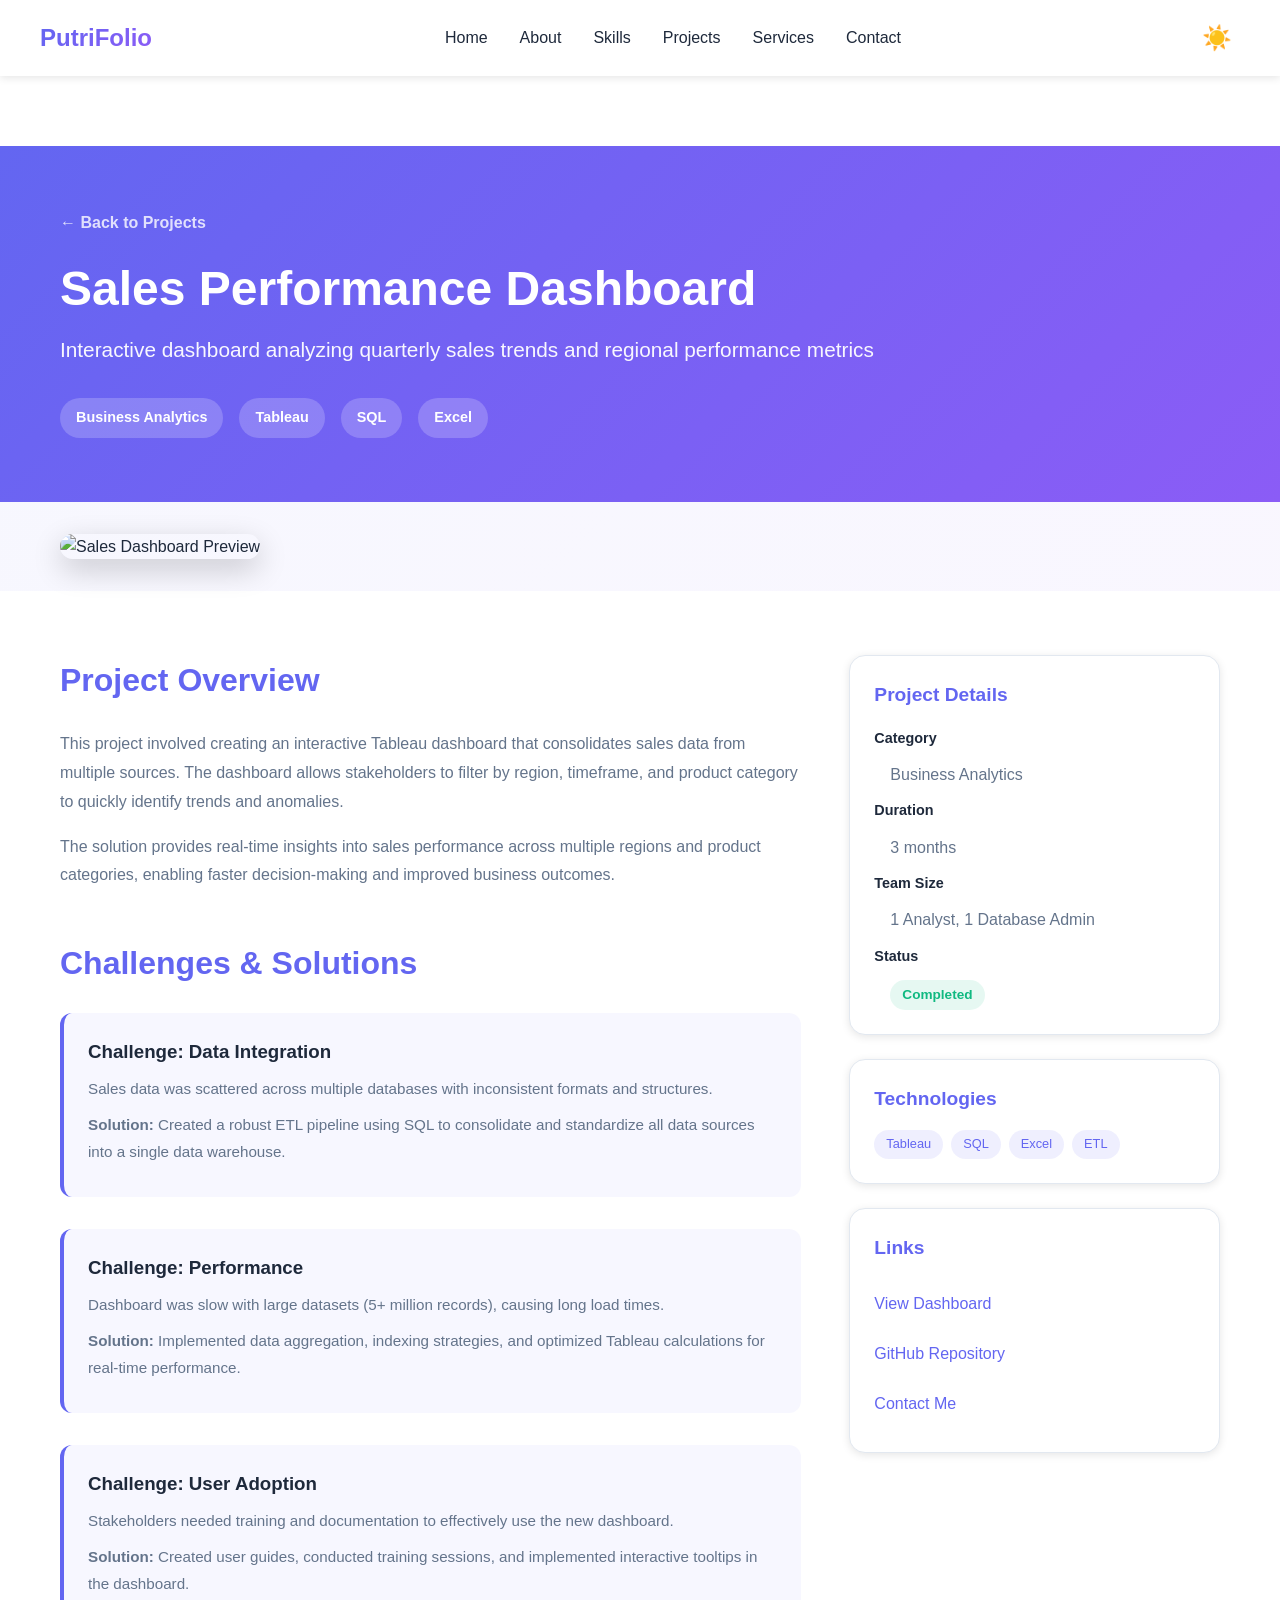
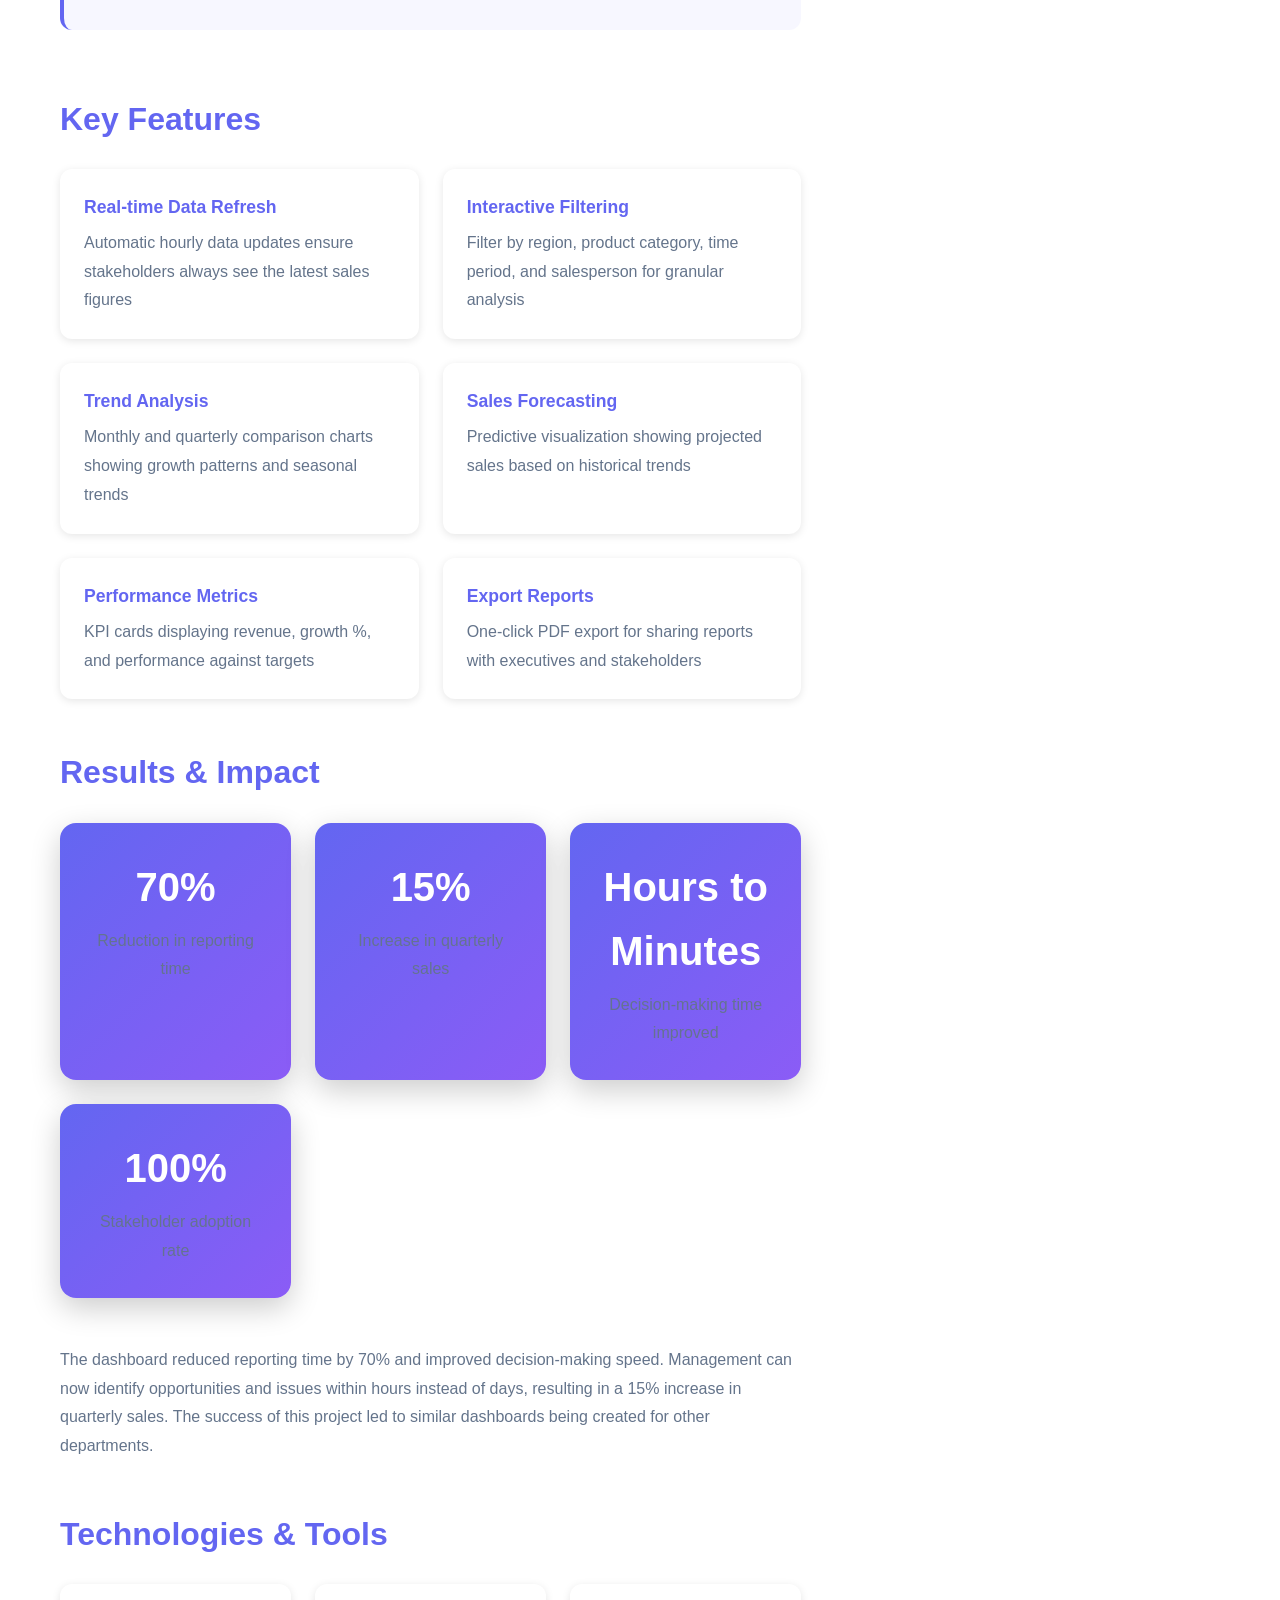
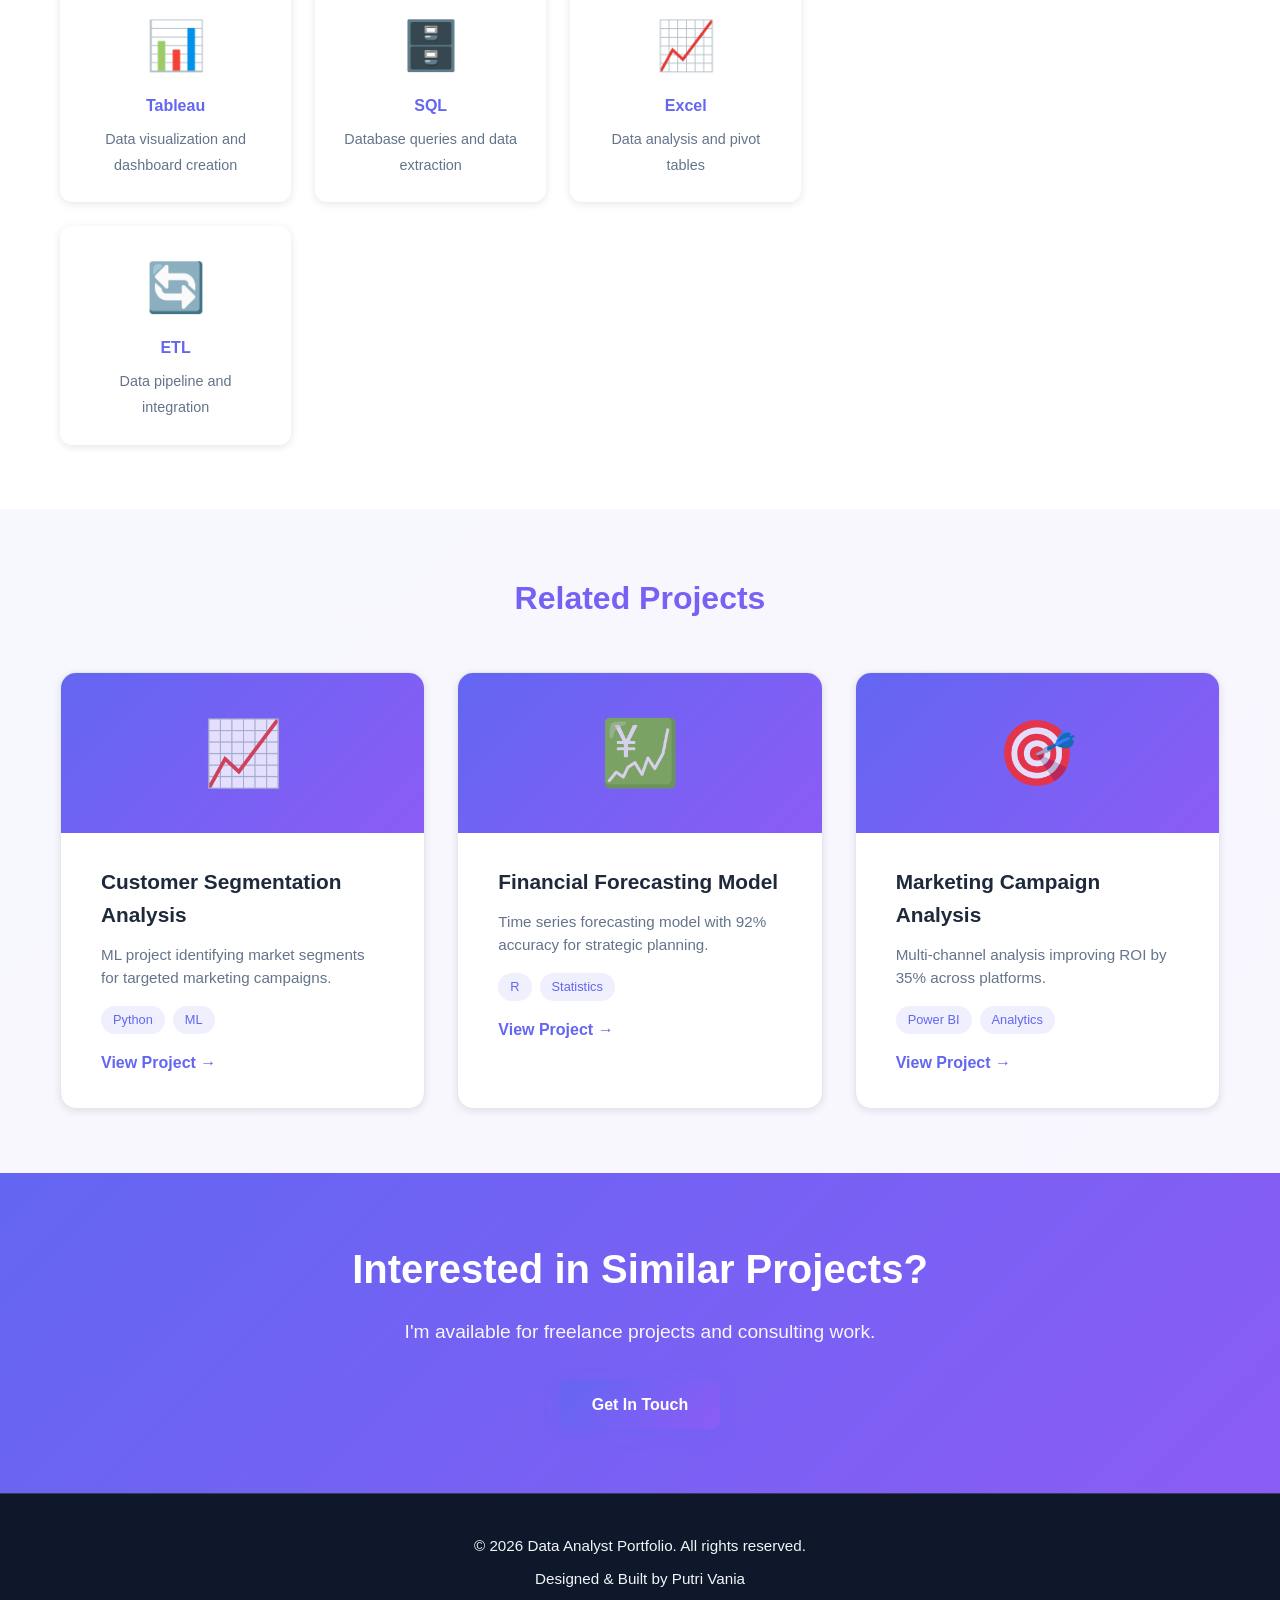
==== project-1.html @ 2837778d "first commit" ====
<!DOCTYPE html>
<html lang="en">
<head>
    <meta charset="UTF-8">
    <meta name="viewport" content="width=device-width, initial-scale=1.0">
    <meta name="description" content="Sales Performance Dashboard - Interactive Tableau dashboard project">
    <title>Sales Performance Dashboard | Data Analyst Portfolio</title>
    <link rel="stylesheet" href="styles.css">
</head>
<body>
    <!-- Navigation -->
    <nav class="navbar">
        <div class="container nav-container">
            <div class="logo">
                <a href="index.html">PutriFolio</a>
            </div>
            <ul class="nav-menu">
                <li><a href="index.html#home" class="nav-link">Home</a></li>
                <li><a href="index.html#about" class="nav-link">About</a></li>
                <li><a href="index.html#skills" class="nav-link">Skills</a></li>
                <li><a href="index.html#projects" class="nav-link">Projects</a></li>
                <li><a href="index.html#services" class="nav-link">Services</a></li>
                <li><a href="index.html#contact" class="nav-link">Contact</a></li>
            </ul>
            <div class="nav-buttons">
                <button class="theme-toggle" id="themeToggle" aria-label="Toggle theme">
                    <span class="sun-icon">☀️</span>
                    <span class="moon-icon">🌙</span>
                </button>
                <button class="hamburger" id="hamburger">
                    <span></span>
                    <span></span>
                    <span></span>
                </button>
            </div>
        </div>
    </nav>

    <!-- Project Hero -->
    <section class="project-hero">
        <div class="container">
            <a href="index.html#projects" class="back-link">← Back to Projects</a>
            <h1>Sales Performance Dashboard</h1>
            <p class="project-subtitle">Interactive dashboard analyzing quarterly sales trends and regional performance metrics</p>
            <div class="project-meta">
                <span class="meta-tag">Business Analytics</span>
                <span class="meta-tag">Tableau</span>
                <span class="meta-tag">SQL</span>
                <span class="meta-tag">Excel</span>
            </div>
        </div>
    </section>

    <!-- Project Image -->
    <section class="project-image-section">
        <div class="container">
            <img src="https://images.unsplash.com/photo-1551288049-bebda4e38f71?w=1000&h=500&fit=crop" alt="Sales Dashboard Preview" class="project-feature-image">
        </div>
    </section>

    <!-- Project Content -->
    <section class="project-content">
        <div class="container">
            <div class="project-grid">
                <!-- Main Content -->
                <div class="project-main">
                    <!-- Overview -->
                    <div class="project-section">
                        <h2>Project Overview</h2>
                        <p>This project involved creating an interactive Tableau dashboard that consolidates sales data from multiple sources. The dashboard allows stakeholders to filter by region, timeframe, and product category to quickly identify trends and anomalies.</p>
                        <p>The solution provides real-time insights into sales performance across multiple regions and product categories, enabling faster decision-making and improved business outcomes.</p>
                    </div>

                    <!-- Challenges -->
                    <div class="project-section">
                        <h2>Challenges & Solutions</h2>
                        <div class="challenge-item">
                            <h3>Challenge: Data Integration</h3>
                            <p>Sales data was scattered across multiple databases with inconsistent formats and structures.</p>
                            <p><strong>Solution:</strong> Created a robust ETL pipeline using SQL to consolidate and standardize all data sources into a single data warehouse.</p>
                        </div>
                        <div class="challenge-item">
                            <h3>Challenge: Performance</h3>
                            <p>Dashboard was slow with large datasets (5+ million records), causing long load times.</p>
                            <p><strong>Solution:</strong> Implemented data aggregation, indexing strategies, and optimized Tableau calculations for real-time performance.</p>
                        </div>
                        <div class="challenge-item">
                            <h3>Challenge: User Adoption</h3>
                            <p>Stakeholders needed training and documentation to effectively use the new dashboard.</p>
                            <p><strong>Solution:</strong> Created user guides, conducted training sessions, and implemented interactive tooltips in the dashboard.</p>
                        </div>
                    </div>

                    <!-- Key Features -->
                    <div class="project-section">
                        <h2>Key Features</h2>
                        <ul class="features-detailed">
                            <li>
                                <strong>Real-time Data Refresh</strong>
                                <p>Automatic hourly data updates ensure stakeholders always see the latest sales figures</p>
                            </li>
                            <li>
                                <strong>Interactive Filtering</strong>
                                <p>Filter by region, product category, time period, and salesperson for granular analysis</p>
                            </li>
                            <li>
                                <strong>Trend Analysis</strong>
                                <p>Monthly and quarterly comparison charts showing growth patterns and seasonal trends</p>
                            </li>
                            <li>
                                <strong>Sales Forecasting</strong>
                                <p>Predictive visualization showing projected sales based on historical trends</p>
                            </li>
                            <li>
                                <strong>Performance Metrics</strong>
                                <p>KPI cards displaying revenue, growth %, and performance against targets</p>
                            </li>
                            <li>
                                <strong>Export Reports</strong>
                                <p>One-click PDF export for sharing reports with executives and stakeholders</p>
                            </li>
                        </ul>
                    </div>

                    <!-- Results -->
                    <div class="project-section">
                        <h2>Results & Impact</h2>
                        <div class="results-grid">
                            <div class="result-card">
                                <h3>70%</h3>
                                <p>Reduction in reporting time</p>
                            </div>
                            <div class="result-card">
                                <h3>15%</h3>
                                <p>Increase in quarterly sales</p>
                            </div>
                            <div class="result-card">
                                <h3>Hours to Minutes</h3>
                                <p>Decision-making time improved</p>
                            </div>
                            <div class="result-card">
                                <h3>100%</h3>
                                <p>Stakeholder adoption rate</p>
                            </div>
                        </div>
                        <p>The dashboard reduced reporting time by 70% and improved decision-making speed. Management can now identify opportunities and issues within hours instead of days, resulting in a 15% increase in quarterly sales. The success of this project led to similar dashboards being created for other departments.</p>
                    </div>

                    <!-- Technologies -->
                    <div class="project-section">
                        <h2>Technologies & Tools</h2>
                        <div class="tech-grid">
                            <div class="tech-card">
                                <span class="tech-icon">📊</span>
                                <h4>Tableau</h4>
                                <p>Data visualization and dashboard creation</p>
                            </div>
                            <div class="tech-card">
                                <span class="tech-icon">🗄️</span>
                                <h4>SQL</h4>
                                <p>Database queries and data extraction</p>
                            </div>
                            <div class="tech-card">
                                <span class="tech-icon">📈</span>
                                <h4>Excel</h4>
                                <p>Data analysis and pivot tables</p>
                            </div>
                            <div class="tech-card">
                                <span class="tech-icon">🔄</span>
                                <h4>ETL</h4>
                                <p>Data pipeline and integration</p>
                            </div>
                        </div>
                    </div>
                </div>

                <!-- Sidebar -->
                <aside class="project-sidebar">
                    <div class="sidebar-card">
                        <h3>Project Details</h3>
                        <dl>
                            <dt>Category</dt>
                            <dd>Business Analytics</dd>
                            <dt>Duration</dt>
                            <dd>3 months</dd>
                            <dt>Team Size</dt>
                            <dd>1 Analyst, 1 Database Admin</dd>
                            <dt>Status</dt>
                            <dd><span class="status-badge completed">Completed</span></dd>
                        </dl>
                    </div>

                    <div class="sidebar-card">
                        <h3>Technologies</h3>
                        <div class="tag-list">
                            <span class="tag">Tableau</span>
                            <span class="tag">SQL</span>
                            <span class="tag">Excel</span>
                            <span class="tag">ETL</span>
                        </div>
                    </div>

                    <div class="sidebar-card">
                        <h3>Links</h3>
                        <a href="#" class="sidebar-link" target="_blank">View Dashboard</a>
                        <a href="https://github.com" class="sidebar-link" target="_blank">GitHub Repository</a>
                        <a href="#contact" class="sidebar-link">Contact Me</a>
                    </div>
                </aside>
            </div>
        </div>
    </section>

    <!-- Related Projects -->
    <section class="related-projects">
        <div class="container">
            <h2>Related Projects</h2>
            <div class="projects-grid">
                <div class="project-card">
                    <div class="project-image">
                        <div class="placeholder-image">📈</div>
                    </div>
                    <div class="project-content">
                        <h3>Customer Segmentation Analysis</h3>
                        <p>ML project identifying market segments for targeted marketing campaigns.</p>
                        <div class="project-tags">
                            <span class="tag">Python</span>
                            <span class="tag">ML</span>
                        </div>
                        <a href="project-2.html" class="project-link">View Project →</a>
                    </div>
                </div>

                <div class="project-card">
                    <div class="project-image">
                        <div class="placeholder-image">💹</div>
                    </div>
                    <div class="project-content">
                        <h3>Financial Forecasting Model</h3>
                        <p>Time series forecasting model with 92% accuracy for strategic planning.</p>
                        <div class="project-tags">
                            <span class="tag">R</span>
                            <span class="tag">Statistics</span>
                        </div>
                        <a href="project-3.html" class="project-link">View Project →</a>
                    </div>
                </div>

                <div class="project-card">
                    <div class="project-image">
                        <div class="placeholder-image">🎯</div>
                    </div>
                    <div class="project-content">
                        <h3>Marketing Campaign Analysis</h3>
                        <p>Multi-channel analysis improving ROI by 35% across platforms.</p>
                        <div class="project-tags">
                            <span class="tag">Power BI</span>
                            <span class="tag">Analytics</span>
                        </div>
                        <a href="project-4.html" class="project-link">View Project →</a>
                    </div>
                </div>
            </div>
        </div>
    </section>

    <!-- CTA Section -->
    <section class="project-cta">
        <div class="container">
            <h2>Interested in Similar Projects?</h2>
            <p>I'm available for freelance projects and consulting work.</p>
            <a href="index.html#contact" class="btn btn-primary">Get In Touch</a>
        </div>
    </section>

    <!-- Footer -->
    <footer class="footer">
        <div class="container">
            <p>&copy; 2026 Data Analyst Portfolio. All rights reserved.</p>
            <p>Designed & Built by Putri Vania</p>
        </div>
    </footer>

    <script src="script.js"></script>
</body>
</html>
---- styles.css ----
/* ==================== CSS Reset & Variables ==================== */
:root {
    --primary-color: #6366f1;
    --secondary-color: #8b5cf6;
    --accent-color: #ec4899;
    --dark-bg: #0f172a;
    --light-bg: #ffffff;
    --dark-text: #1e293b;
    --light-text: #f1f5f9;
    --border-color: #e2e8f0;
    --dark-border: #334155;
    --success-color: #10b981;
    --warning-color: #f59e0b;
    --danger-color: #ef4444;
    
    --transition: all 0.3s ease;
    --shadow: 0 10px 30px rgba(0, 0, 0, 0.2);
    --shadow-sm: 0 2px 8px rgba(0, 0, 0, 0.1);
    
    font-family: 'Segoe UI', Tahoma, Geneva, Verdana, sans-serif;
}

* {
    margin: 0;
    padding: 0;
    box-sizing: border-box;
}

html {
    scroll-behavior: smooth;
}

body {
    background-color: var(--light-bg);
    color: var(--dark-text);
    line-height: 1.6;
    overflow-x: hidden;
    transition: background-color 0.3s, color 0.3s;
}

body.dark-mode {
    background-color: var(--dark-bg);
    color: var(--light-text);
}

/* ==================== Container & Utility Classes ==================== */
.container {
    max-width: 1200px;
    margin: 0 auto;
    padding: 0 20px;
}

.section-title {
    font-size: 2.5rem;
    font-weight: 700;
    text-align: center;
    margin-bottom: 3rem;
    background: linear-gradient(135deg, var(--primary-color), var(--secondary-color));
    -webkit-background-clip: text;
    -webkit-text-fill-color: transparent;
    background-clip: text;
}

/* ==================== Navigation Bar ==================== */
.navbar {
    position: sticky;
    top: 0;
    z-index: 100;
    background-color: var(--light-bg);
    box-shadow: var(--shadow-sm);
    transition: var(--transition);
}

body.dark-mode .navbar {
    background-color: var(--dark-bg);
    border-bottom: 1px solid var(--dark-border);
}

.nav-container {
    display: flex;
    justify-content: space-between;
    align-items: center;
    padding: 1rem 0;
}

.logo a {
    font-size: 1.5rem;
    font-weight: 700;
    background: linear-gradient(135deg, var(--primary-color), var(--secondary-color));
    -webkit-background-clip: text;
    -webkit-text-fill-color: transparent;
    background-clip: text;
    text-decoration: none;
    transition: var(--transition);
}

.logo a:hover {
    transform: scale(1.1);
}

.nav-menu {
    display: flex;
    list-style: none;
    gap: 2rem;
}

.nav-link {
    text-decoration: none;
    color: var(--dark-text);
    font-weight: 500;
    position: relative;
    transition: var(--transition);
}

body.dark-mode .nav-link {
    color: var(--light-text);
}

.nav-link::after {
    content: '';
    position: absolute;
    bottom: -5px;
    left: 0;
    width: 0;
    height: 2px;
    background: linear-gradient(135deg, var(--primary-color), var(--secondary-color));
    transition: var(--transition);
}

.nav-link:hover::after {
    width: 100%;
}

.nav-buttons {
    display: flex;
    align-items: center;
    gap: 1rem;
}

.theme-toggle {
    background: none;
    border: none;
    font-size: 1.5rem;
    cursor: pointer;
    padding: 0.5rem;
    display: flex;
    align-items: center;
    justify-content: center;
    transition: var(--transition);
}

.theme-toggle:hover {
    transform: rotate(20deg);
}

.moon-icon {
    display: none;
}

body.dark-mode .sun-icon {
    display: none;
}

body.dark-mode .moon-icon {
    display: inline;
}

.hamburger {
    display: none;
    flex-direction: column;
    background: none;
    border: none;
    cursor: pointer;
    gap: 0.4rem;
}

.hamburger span {
    width: 25px;
    height: 3px;
    background-color: var(--dark-text);
    border-radius: 2px;
    transition: var(--transition);
}

body.dark-mode .hamburger span {
    background-color: var(--light-text);
}

.hamburger.active span:nth-child(1) {
    transform: rotate(45deg) translate(10px, 10px);
}

.hamburger.active span:nth-child(2) {
    opacity: 0;
}

.hamburger.active span:nth-child(3) {
    transform: rotate(-45deg) translate(7px, -7px);
}

/* ==================== Buttons ==================== */
.btn {
    padding: 0.75rem 2rem;
    font-size: 1rem;
    font-weight: 600;
    border: none;
    border-radius: 0.5rem;
    cursor: pointer;
    text-decoration: none;
    display: inline-block;
    transition: var(--transition);
    text-align: center;
}

.btn-primary {
    background: linear-gradient(135deg, var(--primary-color), var(--secondary-color));
    color: white;
    box-shadow: 0 4px 15px rgba(99, 102, 241, 0.4);
}

.btn-primary:hover {
    transform: translateY(-2px);
    box-shadow: 0 6px 20px rgba(99, 102, 241, 0.6);
}

.btn-secondary {
    background: transparent;
    color: var(--primary-color);
    border: 2px solid var(--primary-color);
}

body.dark-mode .btn-secondary {
    color: var(--primary-color);
}

.btn-secondary:hover {
    background-color: var(--primary-color);
    color: white;
}

/* ==================== Hero Section ==================== */
.hero {
    padding: 6rem 0;
    background: linear-gradient(135deg, rgba(99, 102, 241, 0.1), rgba(139, 92, 246, 0.1));
    min-height: calc(100vh - 70px);
    display: flex;
    align-items: center;
    position: relative;
    overflow: hidden;
}

.hero .container {
    display: grid;
    grid-template-columns: 1fr 1fr;
    gap: 3rem;
    align-items: center;
}

.hero-content {
    animation: slideInLeft 0.8s ease-out;
}

.hero-title {
    font-size: 3rem;
    font-weight: 700;
    margin-bottom: 1rem;
    line-height: 1.2;
    color: var(--dark-text);
}

body.dark-mode .hero-title {
    color: var(--light-text);
}

.hero-subtitle {
    font-size: 1.5rem;
    color: var(--secondary-color);
    margin-bottom: 1rem;
    font-weight: 600;
}

.hero-description {
    font-size: 1.1rem;
    color: #64748b;
    margin-bottom: 2rem;
    line-height: 1.8;
}

body.dark-mode .hero-description {
    color: #cbd5e1;
}

.hero-buttons {
    display: flex;
    gap: 1rem;
    flex-wrap: wrap;
}

.hero-illustration {
    animation: slideInRight 0.8s ease-out;
    display: flex;
    justify-content: center;
    align-items: center;
}

.chart-animation {
    display: flex;
    align-items: flex-end;
    justify-content: center;
    gap: 1.5rem;
    height: 250px;
}

.bar {
    width: 50px;
    background: linear-gradient(135deg, var(--primary-color), var(--secondary-color));
    border-radius: 0.5rem 0.5rem 0 0;
    opacity: 0.8;
    animation: barAnimation 1.5s ease-in-out infinite;
}

.bar-1 {
    height: 80px;
    animation-delay: 0s;
}

.bar-2 {
    height: 140px;
    animation-delay: 0.2s;
}

.bar-3 {
    height: 100px;
    animation-delay: 0.4s;
}

@keyframes barAnimation {
    0%, 100% { height: var(--current-height); }
    50% { height: calc(var(--current-height) * 1.2); }
}

/* ==================== About Section ==================== */
.about {
    padding: 5rem 0;
    background-color: var(--light-bg);
}

body.dark-mode .about {
    background-color: var(--dark-bg);
}

.about-content {
    display: grid;
    grid-template-columns: 1fr 1fr;
    gap: 3rem;
    align-items: center;
}

.about-text p {
    margin-bottom: 1rem;
    font-size: 1.1rem;
    line-height: 1.8;
    color: #64748b;
}

body.dark-mode .about-text p {
    color: #cbd5e1;
}

.about-list {
    list-style: none;
    margin-top: 2rem;
}

.about-list li {
    padding: 0.5rem 0;
    font-size: 1rem;
    display: flex;
    align-items: center;
}

.about-stats {
    display: grid;
    grid-template-columns: 1fr 1fr;
    gap: 1.5rem;
}

.stat-card {
    background: linear-gradient(135deg, var(--primary-color), var(--secondary-color));
    color: white;
    padding: 2rem;
    border-radius: 1rem;
    text-align: center;
    transition: var(--transition);
}

.stat-card:hover {
    transform: translateY(-5px);
    box-shadow: var(--shadow);
}

.stat-card h3 {
    font-size: 2.5rem;
    margin-bottom: 0.5rem;
}

.stat-card p {
    font-size: 0.9rem;
    opacity: 0.9;
}

/* ==================== Skills Section ==================== */
.skills {
    padding: 5rem 0;
    background: linear-gradient(135deg, rgba(99, 102, 241, 0.05), rgba(139, 92, 246, 0.05));
}

.skills-grid {
    display: grid;
    grid-template-columns: repeat(auto-fit, minmax(280px, 1fr));
    gap: 2rem;
}

.skill-category {
    background-color: var(--light-bg);
    padding: 2.5rem;
    border-radius: 1rem;
    box-shadow: var(--shadow-sm);
    transition: var(--transition);
}

body.dark-mode .skill-category {
    background-color: #1e293b;
    border: 1px solid var(--dark-border);
}

.skill-category:hover {
    transform: translateY(-5px);
    box-shadow: var(--shadow);
}

.skill-category h3 {
    font-size: 1.3rem;
    margin-bottom: 2rem;
    color: var(--primary-color);
}

.skill-items {
    display: flex;
    flex-direction: column;
    gap: 2rem;
}

.skill-item {
    display: flex;
    flex-direction: column;
    gap: 0.7rem;
}

.skill-name {
    font-weight: 600;
    font-size: 0.95rem;
}

.skill-bar {
    height: 12px;
    background-color: #e2e8f0;
    border-radius: 4px;
    overflow: hidden;
}

body.dark-mode .skill-bar {
    background-color: #334155;
}

.skill-progress {
    height: 100%;
    background: linear-gradient(90deg, var(--primary-color), var(--secondary-color));
    border-radius: 4px;
    animation: skillFill 1s ease-out forwards;
}

@keyframes skillFill {
    from {
        width: 0 !important;
    }
}

/* ==================== Projects Section ==================== */
.projects {
    padding: 5rem 0;
    background-color: var(--light-bg);
}

body.dark-mode .projects {
    background-color: var(--dark-bg);
}

.projects-grid {
    display: grid;
    grid-template-columns: repeat(auto-fit, minmax(350px, 1fr));
    gap: 2rem;
}

.project-card {
    background-color: var(--light-bg);
    border: 1px solid var(--border-color);
    border-radius: 1rem;
    overflow: hidden;
    transition: var(--transition);
    box-shadow: var(--shadow-sm);
}

body.dark-mode .project-card {
    background-color: #1e293b;
    border-color: var(--dark-border);
}

.project-card:hover {
    transform: translateY(-10px);
    box-shadow: var(--shadow);
}

.project-image {
    height: 160px;
    background: linear-gradient(135deg, var(--primary-color), var(--secondary-color));
    display: flex;
    align-items: center;
    justify-content: center;
    overflow: hidden;
}

.placeholder-image {
    font-size: 4rem;
    opacity: 0.8;
    animation: float 3s ease-in-out infinite;
}

@keyframes float {
    0%, 100% { transform: translateY(0px); }
    50% { transform: translateY(-10px); }
}

.project-card .project-content {
    padding: 2rem 2.5rem;
}

.project-card .project-content h3 {
    font-size: 1.3rem;
    margin-bottom: 0.8rem;
    color: var(--dark-text);
}

body.dark-mode .project-card .project-content h3 {
    color: var(--light-text);
}

.project-card .project-content p {
    color: #64748b;
    margin-bottom: 1rem;
    font-size: 0.95rem;
    line-height: 1.5;
}

body.dark-mode .project-card .project-content p {
    color: #cbd5e1;
}

.project-tags {
    display: flex;
    flex-wrap: wrap;
    gap: 0.5rem;
    margin-bottom: 1rem;
}

.tag {
    background-color: rgba(99, 102, 241, 0.1);
    color: var(--primary-color);
    padding: 0.25rem 0.75rem;
    border-radius: 1rem;
    font-size: 0.8rem;
    font-weight: 500;
}

body.dark-mode .tag {
    background-color: rgba(99, 102, 241, 0.2);
}

.project-link {
    color: var(--primary-color);
    text-decoration: none;
    font-weight: 600;
    transition: var(--transition);
    display: inline-flex;
    align-items: center;
    gap: 0.5rem;
}

.project-link:hover {
    color: var(--secondary-color);
    transform: translateX(5px);
}

/* ==================== Services Section ==================== */
.services {
    padding: 5rem 0;
    background: linear-gradient(135deg, rgba(99, 102, 241, 0.05), rgba(139, 92, 246, 0.05));
}

.services-grid {
    display: grid;
    grid-template-columns: repeat(auto-fit, minmax(300px, 1fr));
    gap: 2rem;
}

.service-card {
    background-color: var(--light-bg);
    padding: 2rem;
    border-radius: 1rem;
    text-align: center;
    transition: var(--transition);
    border: 1px solid var(--border-color);
}

body.dark-mode .service-card {
    background-color: #1e293b;
    border-color: var(--dark-border);
}

.service-card:hover {
    transform: translateY(-10px) scale(1.02);
    box-shadow: var(--shadow);
    border-color: var(--primary-color);
}

.service-icon {
    font-size: 3rem;
    margin-bottom: 1rem;
    display: inline-block;
}

.service-card h3 {
    font-size: 1.3rem;
    margin-bottom: 1rem;
    color: var(--dark-text);
}

body.dark-mode .service-card h3 {
    color: var(--light-text);
}

.service-card p {
    color: #64748b;
    line-height: 1.6;
    font-size: 0.95rem;
}

body.dark-mode .service-card p {
    color: #cbd5e1;
}

/* ==================== Contact Section ==================== */
.contact {
    padding: 5rem 0;
    background-color: var(--light-bg);
}

body.dark-mode .contact {
    background-color: var(--dark-bg);
}

.contact-content {
    display: grid;
    grid-template-columns: 2fr 1fr;
    gap: 3rem;
}

.contact-form-wrapper {
    background-color: var(--light-bg);
    padding: 2rem;
    border-radius: 1rem;
    border: 1px solid var(--border-color);
}

body.dark-mode .contact-form-wrapper {
    background-color: #1e293b;
    border-color: var(--dark-border);
}

.form-group {
    margin-bottom: 1.5rem;
}

.contact-form input,
.contact-form textarea {
    width: 100%;
    padding: 0.75rem;
    border: 1px solid var(--border-color);
    border-radius: 0.5rem;
    font-size: 1rem;
    font-family: inherit;
    transition: var(--transition);
    background-color: var(--light-bg);
    color: var(--dark-text);
}

body.dark-mode .contact-form input,
body.dark-mode .contact-form textarea {
    background-color: #0f172a;
    border-color: var(--dark-border);
    color: var(--light-text);
}

.contact-form input:focus,
.contact-form textarea:focus {
    outline: none;
    border-color: var(--primary-color);
    box-shadow: 0 0 0 3px rgba(99, 102, 241, 0.1);
}

.form-message {
    margin-top: 1rem;
    padding: 1rem;
    border-radius: 0.5rem;
    text-align: center;
    display: none;
}

.form-message.success {
    display: block;
    background-color: #d1fae5;
    color: #065f46;
    border: 1px solid #6ee7b7;
}

.form-message.error {
    display: block;
    background-color: #fee2e2;
    color: #7f1d1d;
    border: 1px solid #fca5a5;
}

body.dark-mode .form-message.success {
    background-color: rgba(16, 185, 129, 0.1);
    color: #86efac;
}

body.dark-mode .form-message.error {
    background-color: rgba(239, 68, 68, 0.1);
    color: #fca5a5;
}

.contact-info {
    background: linear-gradient(135deg, #312e81, #4338ca);
    padding: 2rem;
    border-radius: 1rem;
    color: #f8fafc;
}

.contact-info h3 {
    font-size: 1.5rem;
    margin-bottom: 2rem;
}

.contact-info p,
.contact-info a {
    color: #f8fafc;
}

.contact-info a {
    text-decoration: underline;
}

.info-item {
    display: flex;
    align-items: flex-start;
    gap: 1rem;
    margin-bottom: 1.5rem;
}

.info-icon {
    font-size: 1.5rem;
    min-width: 2rem;
}

.info-item p {
    margin: 0;
}

.info-item a {
    color: white;
    text-decoration: none;
    transition: var(--transition);
    font-weight: 500;
}

.info-item a:hover {
    opacity: 0.8;
    text-decoration: underline;
}

.social-links {
    margin-top: 2rem;
    padding-top: 2rem;
    border-top: 1px solid rgba(255, 255, 255, 0.2);
}

.social-links h4 {
    margin-bottom: 1rem;
}

.social-icons {
    display: flex;
    gap: 1rem;
}

.social-icon {
    font-size: 1.5rem;
    text-decoration: none;
    transition: var(--transition);
    display: flex;
    align-items: center;
    justify-content: center;
    width: 45px;
    height: 45px;
    background: rgba(255, 255, 255, 0.2);
    border-radius: 50%;
}

.social-icon:hover {
    background: rgba(255, 255, 255, 0.3);
    transform: translateY(-3px);
}

/* ==================== Footer ==================== */
.footer {
    background-color: var(--dark-bg);
    color: var(--light-text);
    padding: 2rem 0;
    text-align: center;
    border-top: 1px solid var(--dark-border);
}

.footer p {
    margin: 0.5rem 0;
    font-size: 0.95rem;
}

.heart {
    animation: heartbeat 1.5s ease-in-out infinite;
}

@keyframes heartbeat {
    0%, 100% { transform: scale(1); }
    50% { transform: scale(1.2); }
}

/* ==================== Animations ==================== */
@keyframes slideInLeft {
    from {
        opacity: 0;
        transform: translateX(-30px);
    }
    to {
        opacity: 1;
        transform: translateX(0);
    }
}

@keyframes slideInRight {
    from {
        opacity: 0;
        transform: translateX(30px);
    }
    to {
        opacity: 1;
        transform: translateX(0);
    }
}

/* ==================== Responsive Design ==================== */
@media (max-width: 768px) {
    .nav-menu {
        position: fixed;
        left: -100%;
        top: 70px;
        flex-direction: column;
        background-color: var(--light-bg);
        width: 100%;
        text-align: center;
        transition: 0.3s;
        padding: 2rem 0;
        gap: 0;
    }

    body.dark-mode .nav-menu {
        background-color: var(--dark-bg);
    }

    .nav-menu.active {
        left: 0;
    }

    .nav-menu li {
        padding: 1rem 0;
    }

    .hamburger {
        display: flex;
    }

    .hero {
        padding: 4rem 0;
        min-height: auto;
    }

    .hero .container {
        grid-template-columns: 1fr;
        gap: 2rem;
    }

    .hero-title {
        font-size: 2rem;
    }

    .hero-subtitle {
        font-size: 1.2rem;
    }

    .hero-buttons {
        flex-direction: column;
    }

    .hero-buttons .btn {
        width: 100%;
    }

    .about-content {
        grid-template-columns: 1fr;
    }

    .about-stats {
        grid-template-columns: 1fr 1fr;
    }

    .contact-content {
        grid-template-columns: 1fr;
    }

    .section-title {
        font-size: 2rem;
    }

    .hero-illustration {
        margin-top: 2rem;
    }

    .modal-content {
        width: 90%;
        max-height: 90vh;
    }

    .modal-header {
        height: 250px;
    }

    .modal-placeholder {
        font-size: 5rem;
    }

    .modal-body {
        padding: 2rem;
    }

    .modal-section h3 {
        font-size: 1.2rem;
    }
}

@media (max-width: 480px) {
    .hero-title {
        font-size: 1.5rem;
    }

    .hero-subtitle {
        font-size: 1rem;
    }

    .section-title {
        font-size: 1.5rem;
        margin-bottom: 2rem;
    }

    .projects-grid {
        grid-template-columns: 1fr;
    }

    .services-grid {
        grid-template-columns: 1fr;
    }

    .skills-grid {
        grid-template-columns: 1fr;
    }

    .stat-card {
        padding: 1.5rem;
    }

    .stat-card h3 {
        font-size: 2rem;
    }

    .chart-animation {
        height: 150px;
    }

    .bar {
        width: 35px;
    }

    .nav-menu {
        top: 60px;
    }

    .contact-form input,
    .contact-form textarea {
        padding: 0.6rem;
    }

    .about-stats {
        grid-template-columns: 1fr;
    }

    .modal-content {
        width: 95%;
        max-height: 95vh;
    }

    .modal-header {
        height: 200px;
    }

    .modal-placeholder {
        font-size: 4rem;
    }

    .modal-body {
        padding: 1.5rem;
    }

    .modal-body h2 {
        font-size: 1.5rem;
    }

    .modal-meta {
        flex-direction: column;
    }

    .modal-actions {
        flex-direction: column;
    }

    .modal-actions .btn {
        width: 100%;
    }

    .features-list {
        grid-template-columns: 1fr;
    }
}

/* ==================== Project Modal ====================*/
.modal {
    display: none;
    position: fixed;
    top: 0;
    left: 0;
    width: 100%;
    height: 100%;
    background-color: rgba(0, 0, 0, 0.7);
    z-index: 1000;
    overflow-y: auto;
    animation: fadeIn 0.3s ease-out;
}

.modal.active {
    display: flex;
    align-items: center;
    justify-content: center;
}

.modal-content {
    background-color: var(--light-bg);
    border-radius: 1rem;
    max-width: 800px;
    width: 90%;
    max-height: 90vh;
    overflow-y: auto;
    position: relative;
    animation: slideUp 0.3s ease-out;
    box-shadow: var(--shadow);
}

body.dark-mode .modal-content {
    background-color: #1e293b;
}

.modal-close {
    position: absolute;
    top: 1.5rem;
    right: 1.5rem;
    background: none;
    border: none;
    font-size: 2rem;
    cursor: pointer;
    color: var(--dark-text);
    z-index: 10;
    transition: var(--transition);
    width: 40px;
    height: 40px;
    display: flex;
    align-items: center;
    justify-content: center;
}

body.dark-mode .modal-close {
    color: var(--light-text);
}

.modal-close:hover {
    transform: rotate(90deg);
    color: var(--primary-color);
}

.modal-header {
    position: relative;
    height: 300px;
    background: linear-gradient(135deg, var(--primary-color), var(--secondary-color));
    border-radius: 1rem 1rem 0 0;
    display: flex;
    align-items: center;
    justify-content: center;
}

.modal-image {
    display: flex;
    align-items: center;
    justify-content: center;
    width: 100%;
    height: 100%;
    position: relative;
    overflow: hidden;
}

.modal-image img {
    width: 100%;
    height: 100%;
    object-fit: cover;
    object-position: center;
}

.modal-placeholder {
    font-size: 6rem;
    opacity: 0.9;
}

.modal-body {
    padding: 2.5rem;
}

.modal-body h2 {
    font-size: 2rem;
    margin-bottom: 1rem;
    color: var(--dark-text);
}

body.dark-mode .modal-body h2 {
    color: var(--light-text);
}

.modal-meta {
    display: flex;
    gap: 1rem;
    margin-bottom: 2rem;
    flex-wrap: wrap;
}

.modal-category,
.modal-date {
    background-color: rgba(99, 102, 241, 0.1);
    color: var(--primary-color);
    padding: 0.5rem 1rem;
    border-radius: 2rem;
    font-size: 0.9rem;
    font-weight: 600;
}

body.dark-mode .modal-category,
body.dark-mode .modal-date {
    background-color: rgba(99, 102, 241, 0.2);
}

.modal-body > p {
    color: #64748b;
    margin-bottom: 2rem;
    font-size: 1rem;
    line-height: 1.8;
}

body.dark-mode .modal-body > p {
    color: #cbd5e1;
}

.modal-section {
    margin-bottom: 2rem;
}

.modal-section h3 {
    font-size: 1.3rem;
    margin-bottom: 1rem;
    color: var(--primary-color);
}

.modal-section p {
    color: #64748b;
    line-height: 1.8;
}

body.dark-mode .modal-section p {
    color: #cbd5e1;
}

.features-list {
    list-style: none;
    display: grid;
    grid-template-columns: 1fr;
    gap: 0.8rem;
}

.features-list li {
    padding-left: 1.5rem;
    position: relative;
    color: #64748b;
}

body.dark-mode .features-list li {
    color: #cbd5e1;
}

.features-list li::before {
    content: '✓';
    position: absolute;
    left: 0;
    color: var(--success-color);
    font-weight: bold;
    font-size: 1.1rem;
}

.modal-tags {
    display: flex;
    flex-wrap: wrap;
    gap: 0.5rem;
}

.modal-actions {
    display: flex;
    gap: 1rem;
    margin-top: 2rem;
    padding-top: 2rem;
    border-top: 1px solid var(--border-color);
    flex-wrap: wrap;
}

body.dark-mode .modal-actions {
    border-top-color: var(--dark-border);
}

.modal-actions .btn {
    flex: 1;
    min-width: 150px;
}

@keyframes fadeIn {
    from {
        opacity: 0;
    }
    to {
        opacity: 1;
    }
}

@keyframes slideUp {
    from {
        opacity: 0;
        transform: translateY(30px);
    }
    to {
        opacity: 1;
        transform: translateY(0);
    }
}

/* ==================== Project Pages ====================*/
.project-hero {
    background: linear-gradient(135deg, var(--primary-color), var(--secondary-color));
    color: white;
    padding: 4rem 0;
    margin-top: 70px;
}

.back-link {
    color: rgba(255, 255, 255, 0.8);
    text-decoration: none;
    font-weight: 600;
    display: inline-block;
    margin-bottom: 1.5rem;
    transition: var(--transition);
}

.back-link:hover {
    color: white;
}

.project-hero h1 {
    font-size: 3rem;
    margin-bottom: 1rem;
    line-height: 1.2;
}

.project-subtitle {
    font-size: 1.3rem;
    opacity: 0.95;
    margin-bottom: 2rem;
    line-height: 1.6;
}

.project-meta {
    display: flex;
    gap: 1rem;
    flex-wrap: wrap;
}

.meta-tag {
    background: rgba(255, 255, 255, 0.2);
    color: white;
    padding: 0.5rem 1rem;
    border-radius: 2rem;
    font-weight: 600;
    font-size: 0.9rem;
}

.project-image-section {
    padding: 2rem 0;
    background: linear-gradient(135deg, rgba(99, 102, 241, 0.05), rgba(139, 92, 246, 0.05));
}

.project-feature-image {
    width: 100%;
    height: auto;
    border-radius: 1rem;
    box-shadow: var(--shadow);
    object-fit: cover;
}

.project-content {
    padding: 4rem 0;
}

.project-grid {
    display: grid;
    grid-template-columns: 2fr 1fr;
    gap: 3rem;
}

.project-main {
    display: flex;
    flex-direction: column;
    gap: 3rem;
}

.project-section {
    display: flex;
    flex-direction: column;
    gap: 1rem;
}

.project-section h2 {
    font-size: 2rem;
    color: var(--primary-color);
    margin-bottom: 0.5rem;
}

.project-section p {
    color: #64748b;
    line-height: 1.8;
    font-size: 1rem;
}

body.dark-mode .project-section p {
    color: #cbd5e1;
}

.challenge-item {
    background-color: rgba(99, 102, 241, 0.05);
    padding: 1.5rem;
    border-radius: 0.75rem;
    border-left: 4px solid var(--primary-color);
    margin-bottom: 1rem;
}

body.dark-mode .challenge-item {
    background-color: rgba(99, 102, 241, 0.1);
}

.challenge-item h3 {
    color: var(--dark-text);
    margin-bottom: 0.5rem;
}

body.dark-mode .challenge-item h3 {
    color: var(--light-text);
}

.challenge-item p {
    margin: 0.5rem 0;
    font-size: 0.95rem;
}

.features-detailed {
    list-style: none;
    display: grid;
    grid-template-columns: repeat(auto-fit, minmax(280px, 1fr));
    gap: 1.5rem;
}

.features-detailed li {
    background: var(--light-bg);
    padding: 1.5rem;
    border-radius: 0.75rem;
    box-shadow: var(--shadow-sm);
    transition: var(--transition);
}

body.dark-mode .features-detailed li {
    background: #1e293b;
    border: 1px solid var(--dark-border);
}

.features-detailed li:hover {
    transform: translateY(-5px);
    box-shadow: var(--shadow);
}

.features-detailed strong {
    color: var(--primary-color);
    display: block;
    margin-bottom: 0.5rem;
    font-size: 1.1rem;
}

.features-detailed p {
    margin: 0;
}

.results-grid {
    display: grid;
    grid-template-columns: repeat(auto-fit, minmax(200px, 1fr));
    gap: 1.5rem;
    margin-bottom: 2rem;
}

.result-card {
    background: linear-gradient(135deg, var(--primary-color), var(--secondary-color));
    color: white;
    padding: 2rem;
    border-radius: 1rem;
    text-align: center;
    box-shadow: var(--shadow);
}

.result-card h3 {
    font-size: 2.5rem;
    margin-bottom: 0.5rem;
}

.result-card p {
    opacity: 0.95;
    margin: 0;
}

.tech-grid {
    display: grid;
    grid-template-columns: repeat(auto-fit, minmax(200px, 1fr));
    gap: 1.5rem;
}

.tech-card {
    background: var(--light-bg);
    padding: 1.5rem;
    border-radius: 0.75rem;
    text-align: center;
    box-shadow: var(--shadow-sm);
    transition: var(--transition);
}

body.dark-mode .tech-card {
    background: #1e293b;
    border: 1px solid var(--dark-border);
}

.tech-card:hover {
    transform: translateY(-5px);
    box-shadow: var(--shadow);
}

.tech-icon {
    font-size: 3rem;
    display: block;
    margin-bottom: 0.5rem;
}

.tech-card h4 {
    color: var(--primary-color);
    margin-bottom: 0.5rem;
}

.tech-card p {
    color: #64748b;
    font-size: 0.9rem;
    margin: 0;
}

body.dark-mode .tech-card p {
    color: #cbd5e1;
}

/* Sidebar */
.project-sidebar {
    display: flex;
    flex-direction: column;
    gap: 1.5rem;
}

.sidebar-card {
    background: var(--light-bg);
    padding: 1.5rem;
    border-radius: 1rem;
    box-shadow: var(--shadow-sm);
    border: 1px solid var(--border-color);
}

body.dark-mode .sidebar-card {
    background: #1e293b;
    border-color: var(--dark-border);
}

.sidebar-card h3 {
    color: var(--primary-color);
    margin-bottom: 1rem;
    font-size: 1.2rem;
}

.sidebar-card dl {
    display: flex;
    flex-direction: column;
    gap: 0.75rem;
}

.sidebar-card dt {
    font-weight: 600;
    color: var(--dark-text);
    font-size: 0.9rem;
}

body.dark-mode .sidebar-card dt {
    color: var(--light-text);
}

.sidebar-card dd {
    color: #64748b;
    margin: 0;
    padding-left: 1rem;
}

body.dark-mode .sidebar-card dd {
    color: #cbd5e1;
}

.tag-list {
    display: flex;
    flex-wrap: wrap;
    gap: 0.5rem;
}

.status-badge {
    display: inline-block;
    padding: 0.25rem 0.75rem;
    border-radius: 2rem;
    font-size: 0.85rem;
    font-weight: 600;
}

.status-badge.completed {
    background: rgba(16, 185, 129, 0.1);
    color: var(--success-color);
}

.sidebar-link {
    display: block;
    color: var(--primary-color);
    text-decoration: none;
    padding: 0.75rem;
    margin: 0 -0.75rem;
    border-radius: 0.5rem;
    transition: var(--transition);
}

.sidebar-link:hover {
    background: rgba(99, 102, 241, 0.1);
    transform: translateX(5px);
}

/* Related Projects */
.related-projects {
    padding: 4rem 0;
    background: linear-gradient(135deg, rgba(99, 102, 241, 0.05), rgba(139, 92, 246, 0.05));
}

.related-projects h2 {
    text-align: center;
    font-size: 2rem;
    margin-bottom: 3rem;
    background: linear-gradient(135deg, var(--primary-color), var(--secondary-color));
    -webkit-background-clip: text;
    -webkit-text-fill-color: transparent;
    background-clip: text;
}

.project-cta {
    padding: 4rem 0;
    background: linear-gradient(135deg, var(--primary-color), var(--secondary-color));
    color: white;
    text-align: center;
}

.project-cta h2 {
    font-size: 2.5rem;
    margin-bottom: 1rem;
}

.project-cta p {
    font-size: 1.2rem;
    margin-bottom: 2rem;
    opacity: 0.95;
}

/* Responsive */
@media (max-width: 768px) {
    .project-hero h1 {
        font-size: 2rem;
    }

    .project-subtitle {
        font-size: 1.1rem;
    }

    .project-grid {
        grid-template-columns: 1fr;
    }

    .project-section h2 {
        font-size: 1.5rem;
    }

    .features-detailed {
        grid-template-columns: 1fr;
    }

    .results-grid,
    .tech-grid {
        grid-template-columns: repeat(2, 1fr);
    }

    .project-meta {
        gap: 0.5rem;
    }

    .meta-tag {
        font-size: 0.8rem;
        padding: 0.4rem 0.8rem;
    }
}

@media (max-width: 480px) {
    .project-hero {
        padding: 2rem 0;
        margin-top: 60px;
    }

    .project-hero h1 {
        font-size: 1.5rem;
    }

    .project-subtitle {
        font-size: 1rem;
    }

    .project-content {
        padding: 2rem 0;
    }

    .project-grid {
        gap: 2rem;
    }

    .project-section h2 {
        font-size: 1.3rem;
    }

    .results-grid,
    .tech-grid {
        grid-template-columns: 1fr;
    }

    .result-card h3 {
        font-size: 2rem;
    }

    .project-cta h2 {
        font-size: 1.8rem;
    }

    .project-meta {
        flex-direction: column;
    }

    .meta-tag {
        width: 100%;
        text-align: center;
    }
}

/* ==================== Print Styles ==================== */
@media print {
    .navbar,
    .hero-buttons,
    .contact-form-wrapper {
        display: none;
    }
}
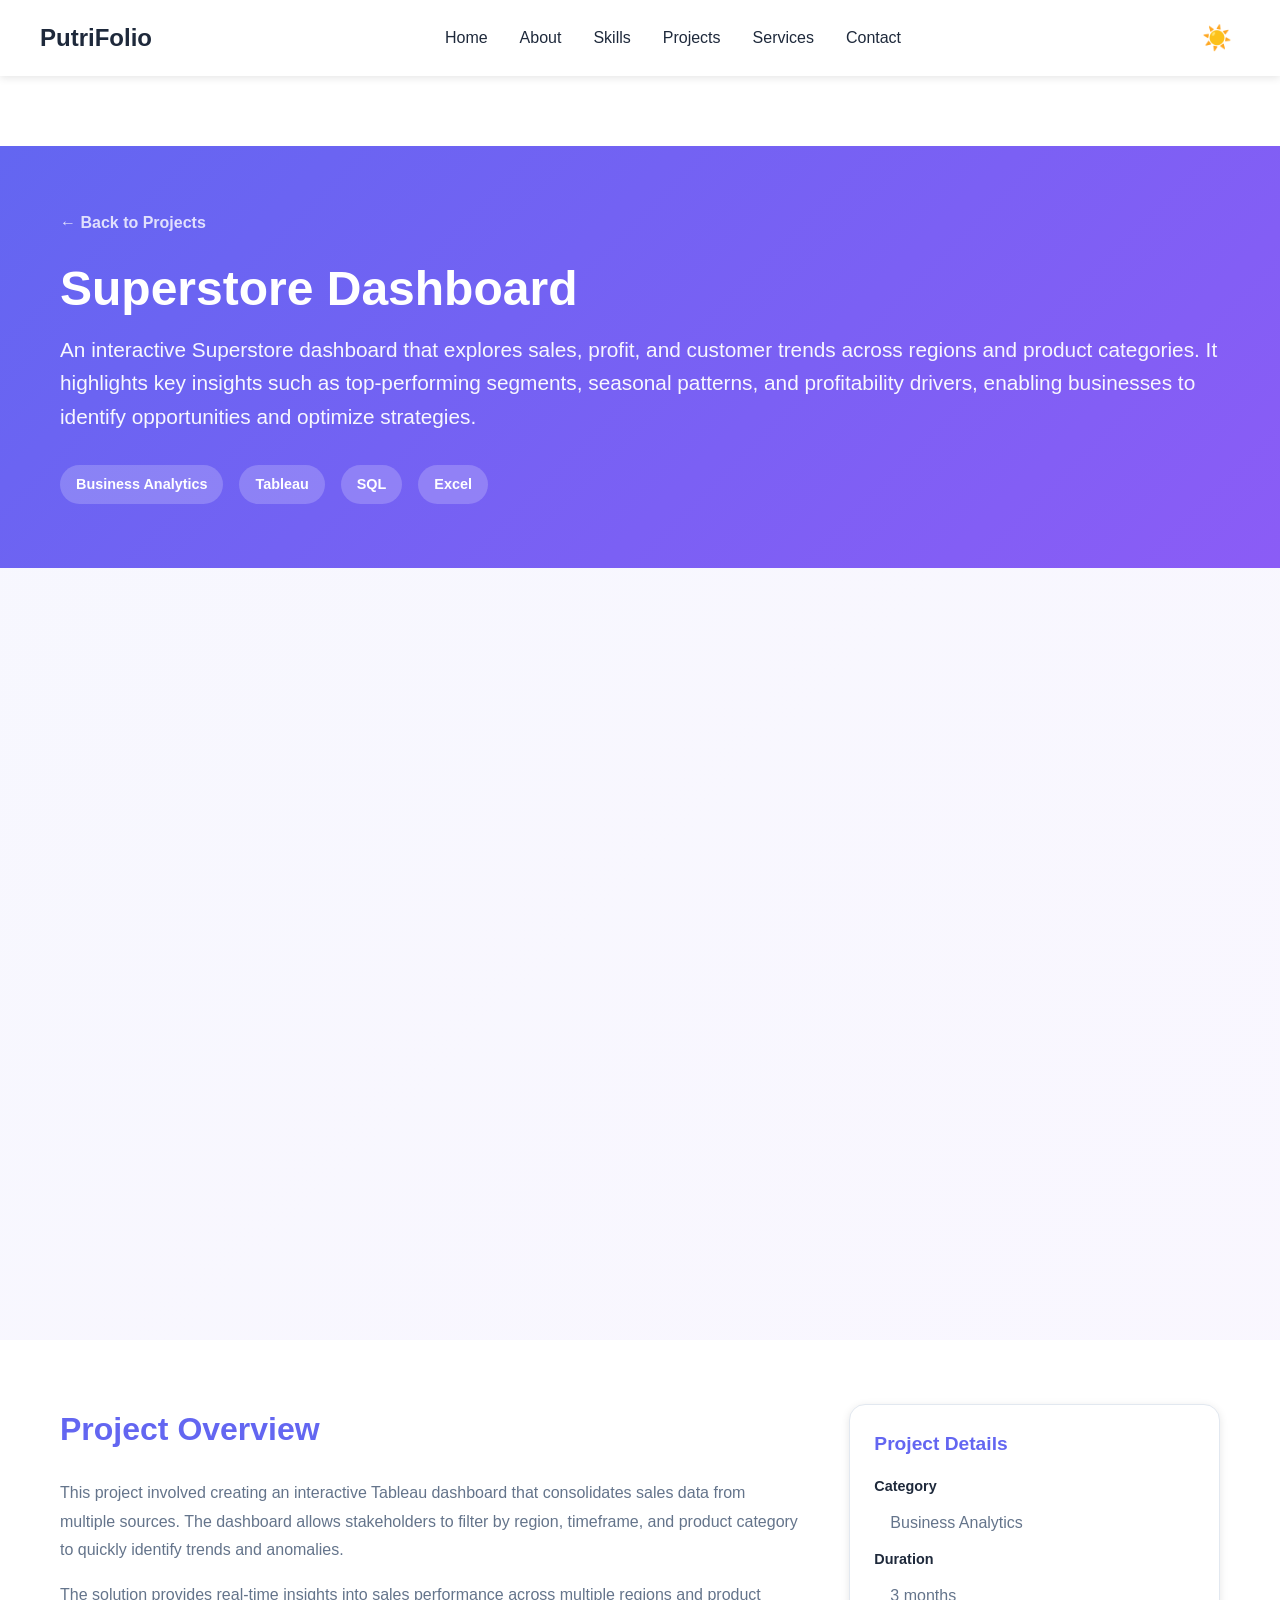
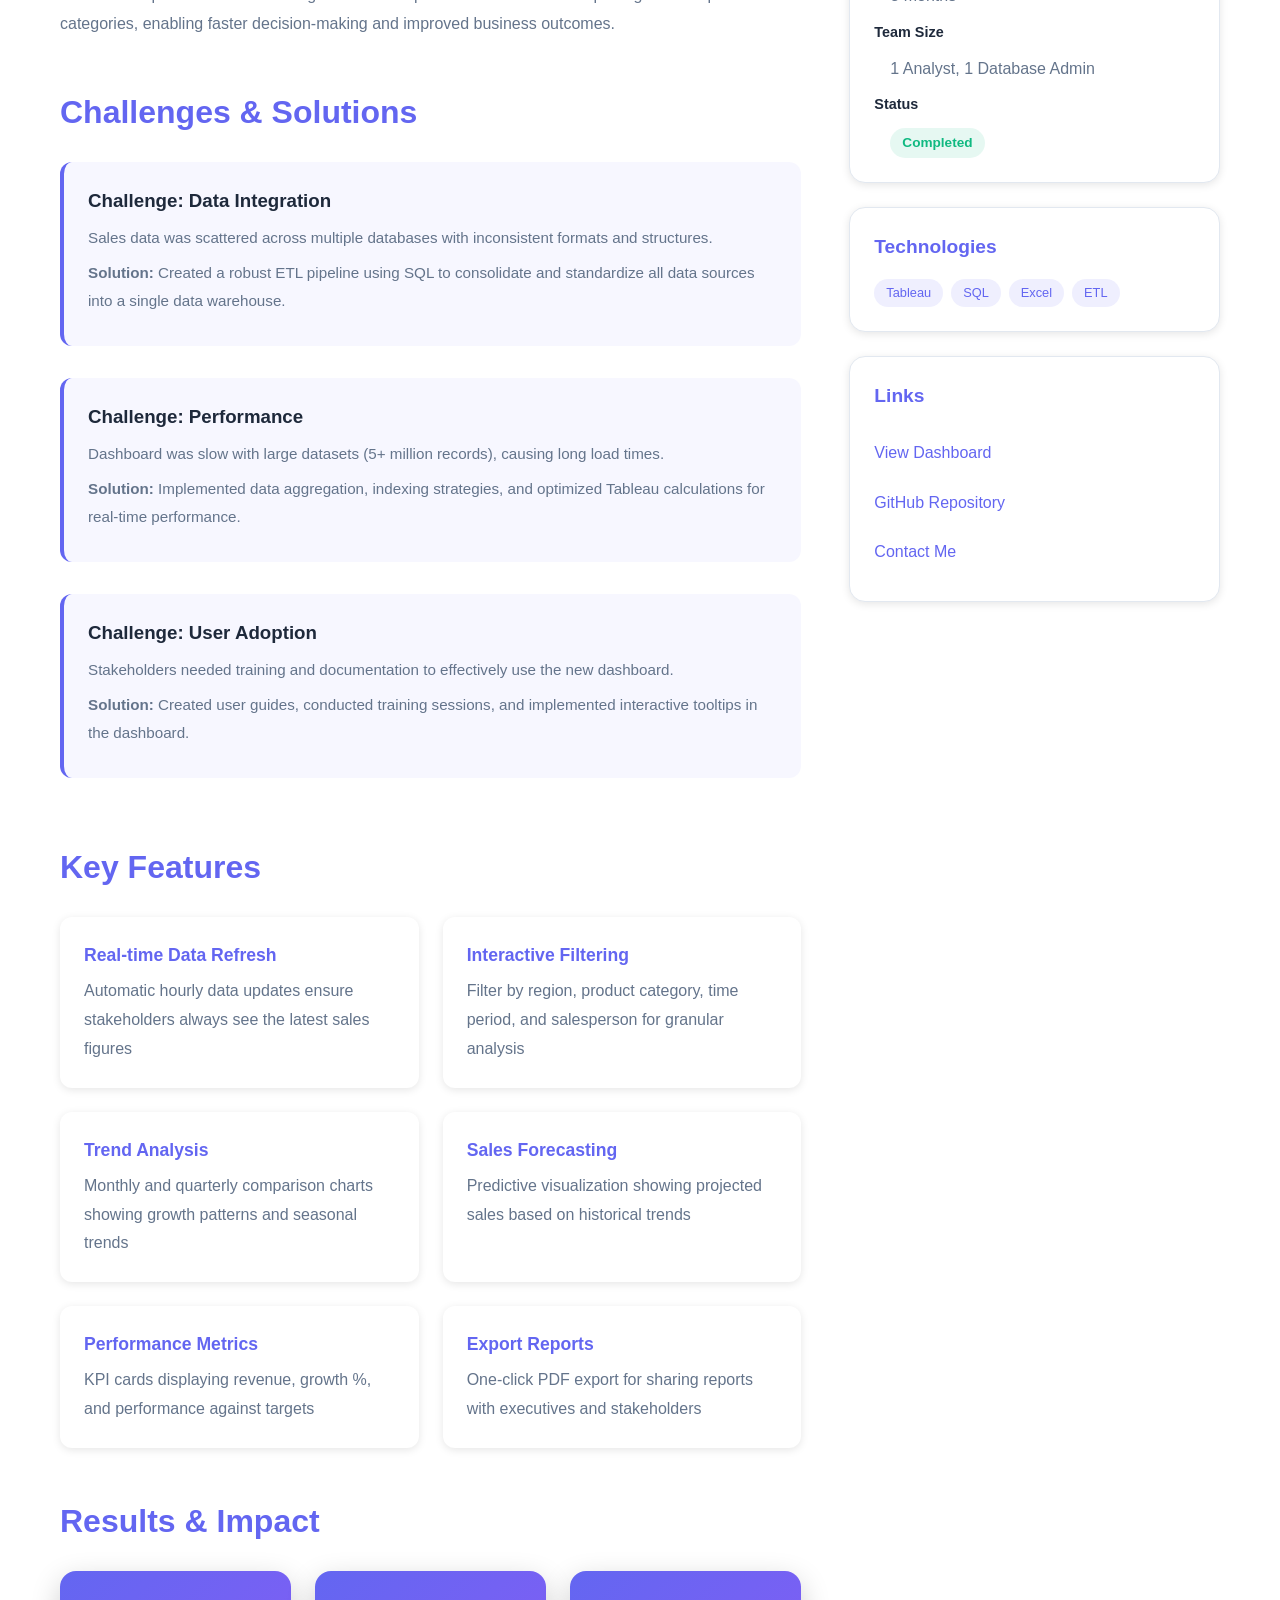
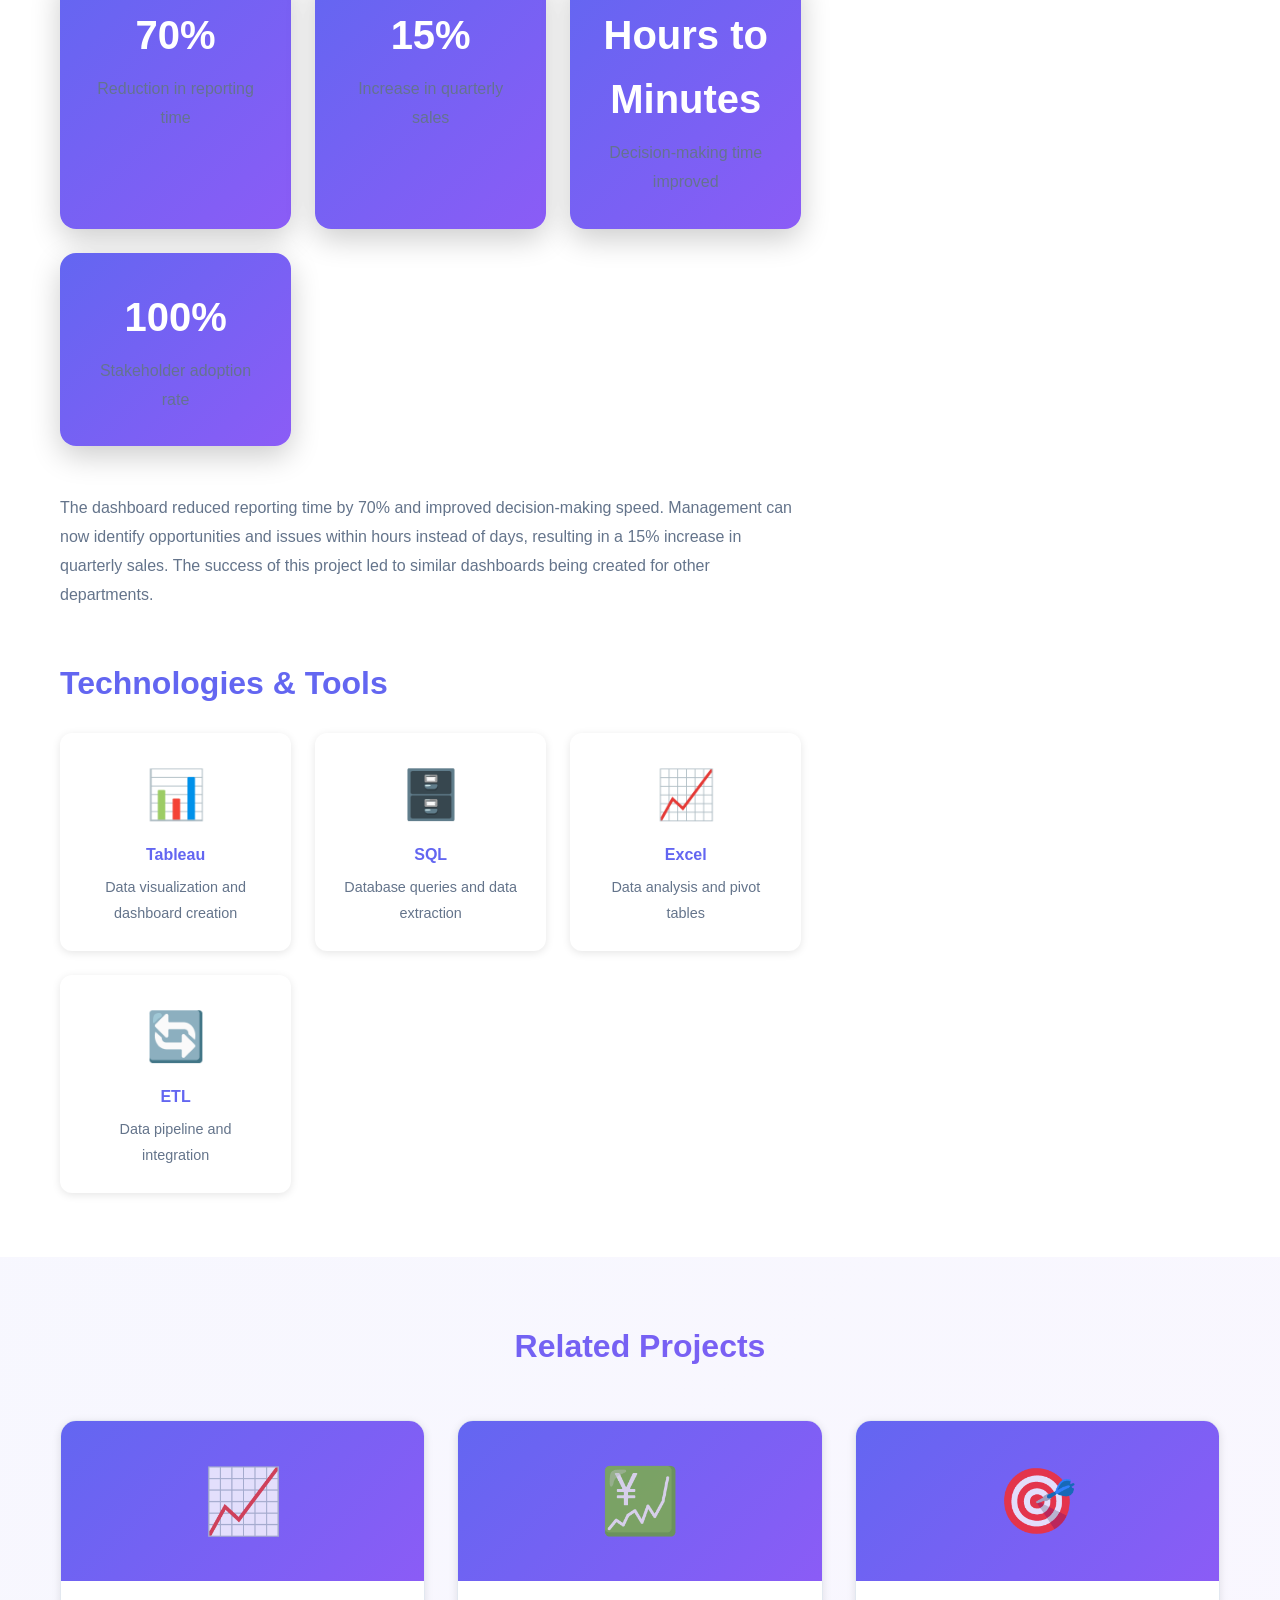
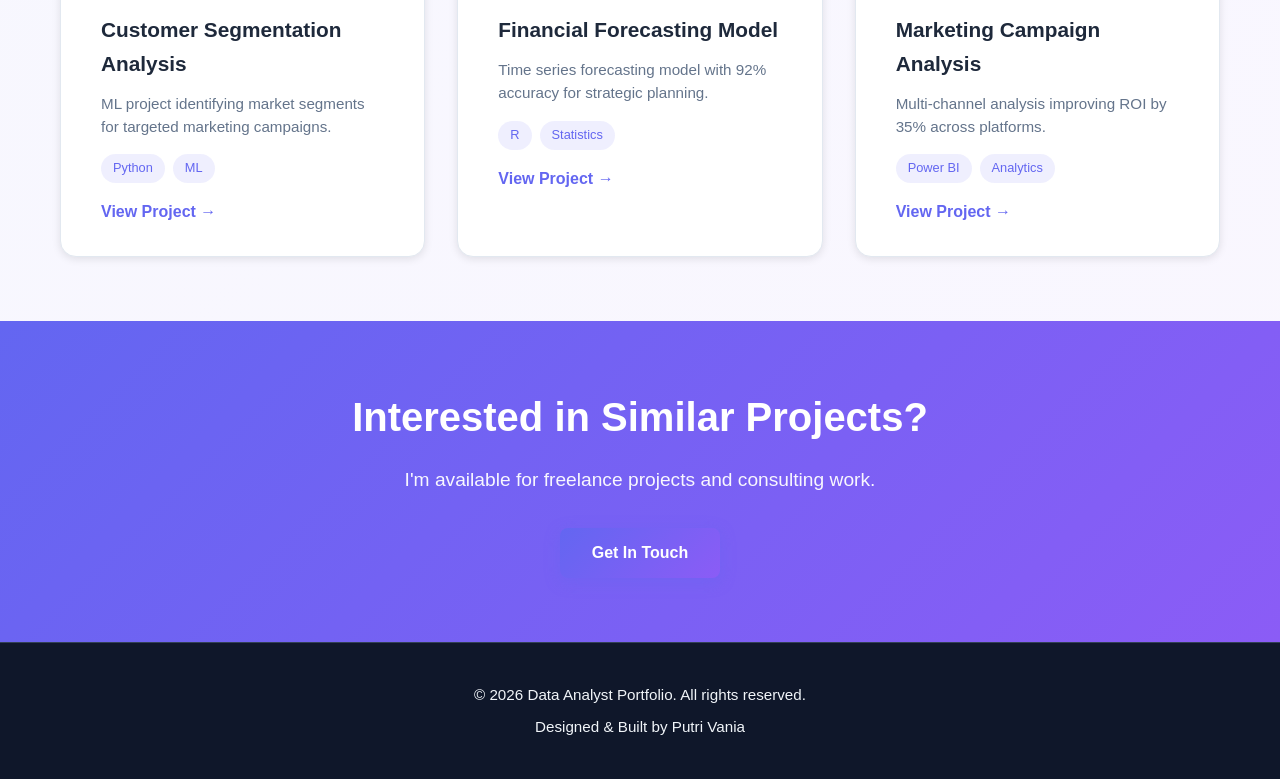
==== commit 8fac67cb: "update portfolio website 1.1" ====
--- a/project-1.html
+++ b/project-1.html
@@ -40,8 +40,8 @@
     <section class="project-hero">
         <div class="container">
             <a href="index.html#projects" class="back-link">← Back to Projects</a>
-            <h1>Sales Performance Dashboard</h1>
-            <p class="project-subtitle">Interactive dashboard analyzing quarterly sales trends and regional performance metrics</p>
+            <h1>Superstore Dashboard</h1>
+            <p class="project-subtitle">An interactive Superstore dashboard that explores sales, profit, and customer trends across regions and product categories. It highlights key insights such as top-performing segments, seasonal patterns, and profitability drivers, enabling businesses to identify opportunities and optimize strategies.</p>
             <div class="project-meta">
                 <span class="meta-tag">Business Analytics</span>
                 <span class="meta-tag">Tableau</span>
@@ -54,7 +54,29 @@
     <!-- Project Image -->
     <section class="project-image-section">
         <div class="container">
-            <img src="https://images.unsplash.com/photo-1551288049-bebda4e38f71?w=1000&h=500&fit=crop" alt="Sales Dashboard Preview" class="project-feature-image">
+        <div class='tableauPlaceholder' id='viz1776237749266' style='position: relative; max-width: 100%; height: auto;'>
+  <noscript>
+    <a href='#'>
+      <img alt='Dashboard' 
+           src='https://public.tableau.com/static/images/Su/SuperstoreDashboard_17700159459440/Dashboard/1_rss.png' 
+           style='border: none; width: 100%;' />
+    </a>
+  </noscript>
+
+  <object class='tableauViz' style='width:100%; height:700px;'>
+    <param name='host_url' value='https://public.tableau.com/' />
+    <param name='embed_code_version' value='3' />
+    <param name='name' value='SuperstoreDashboard_17700159459440/Dashboard' />
+    <param name='tabs' value='no' />
+    <param name='toolbar' value='yes' />
+  </object>
+</div>
+
+<script type='text/javascript'>
+  var scriptElement = document.createElement('script');
+  scriptElement.src = 'https://public.tableau.com/javascripts/api/viz_v1.js';
+  document.body.appendChild(scriptElement);
+</script>
         </div>
     </section>
 
--- a/styles.css
+++ b/styles.css
@@ -86,12 +86,21 @@
 .logo a {
     font-size: 1.5rem;
     font-weight: 700;
-    background: linear-gradient(135deg, var(--primary-color), var(--secondary-color));
-    -webkit-background-clip: text;
-    -webkit-text-fill-color: transparent;
-    background-clip: text;
+    color: var(--dark-text);
     text-decoration: none;
     transition: var(--transition);
+}
+
+body.dark-mode .logo a {
+    color: var(--light-text);
+}
+
+.logo a span {
+    color: #006699;
+}
+
+body.dark-mode .logo a span {
+    color: #3b82f6;
 }
 
 .logo a:hover {
@@ -479,6 +488,66 @@
     border-radius: 4px;
     animation: skillFill 1s ease-out forwards;
 }
+
+/* ==================== Tools Section ==================== */
+.tools {
+    padding: 5rem 0;
+    background: linear-gradient(135deg, rgba(99, 102, 241, 0.05), rgba(139, 92, 246, 0.05));
+}
+
+body.dark-mode .tools {
+    background-color: var(--dark-bg);
+}
+
+.tools-grid {
+    display: grid;
+    grid-template-columns: repeat(auto-fit, minmax(200px, 1fr));
+    gap: 2rem;
+    margin-top: 3rem;
+}
+
+.tool-card {
+    background-color: var(--light-bg);
+    border: 1px solid var(--border-color);
+    border-radius: 1rem;
+    padding: 2rem;
+    text-align: center;
+    transition: var(--transition);
+    display: flex;
+    flex-direction: column;
+    align-items: center;
+    gap: 1.5rem;
+    box-shadow: var(--shadow-sm);
+}
+
+body.dark-mode .tool-card {
+    background-color: #1e293b;
+    border-color: var(--dark-border);
+}
+
+.tool-card:hover {
+    transform: translateY(-10px);
+    box-shadow: var(--shadow);
+    border-color: var(--primary-color);
+}
+
+.tool-card img {
+    width: 50px;
+    height: 50px;
+    object-fit: contain;
+    transition: var(--transition);
+}
+
+.tool-card h3 {
+    font-size: 1.1rem;
+    font-weight: 600;
+    color: var(--dark-text);
+}
+
+body.dark-mode .tool-card h3 {
+    color: var(--light-text);
+}
+
 
 @keyframes skillFill {
     from {
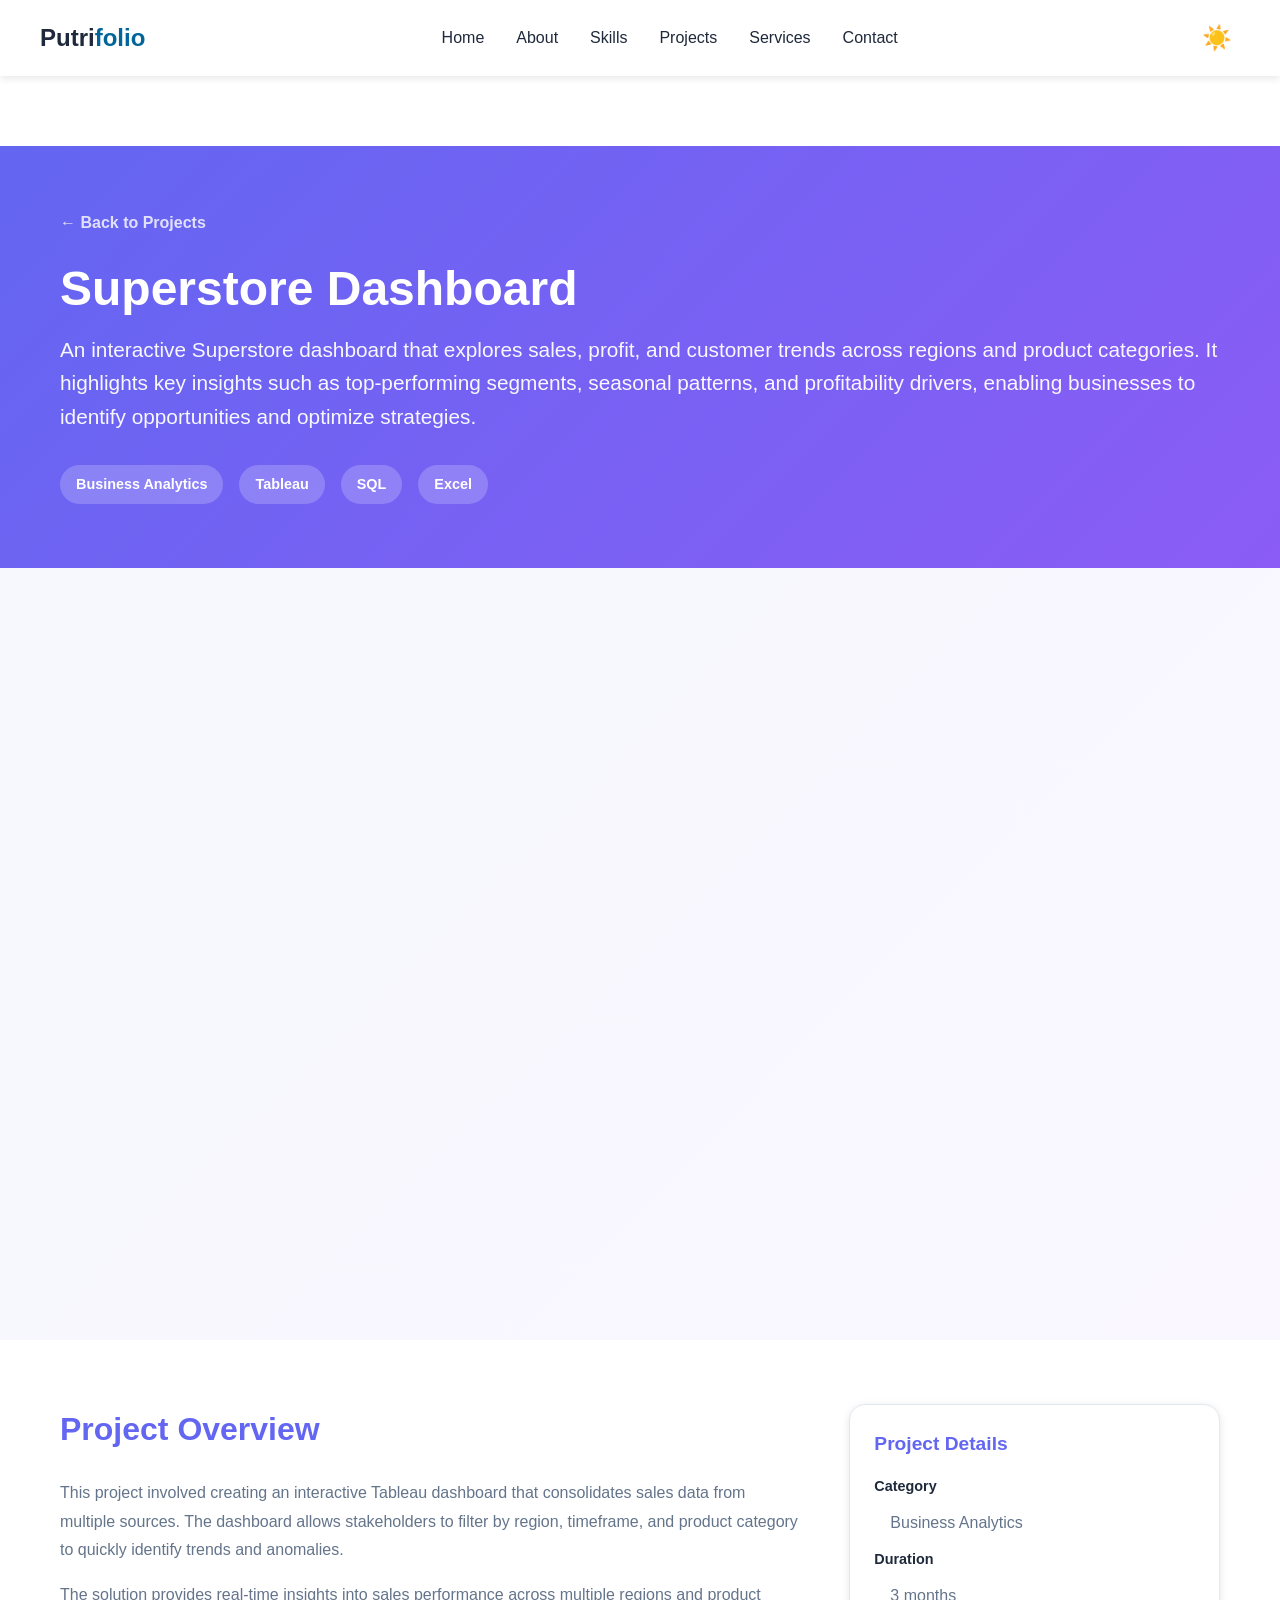
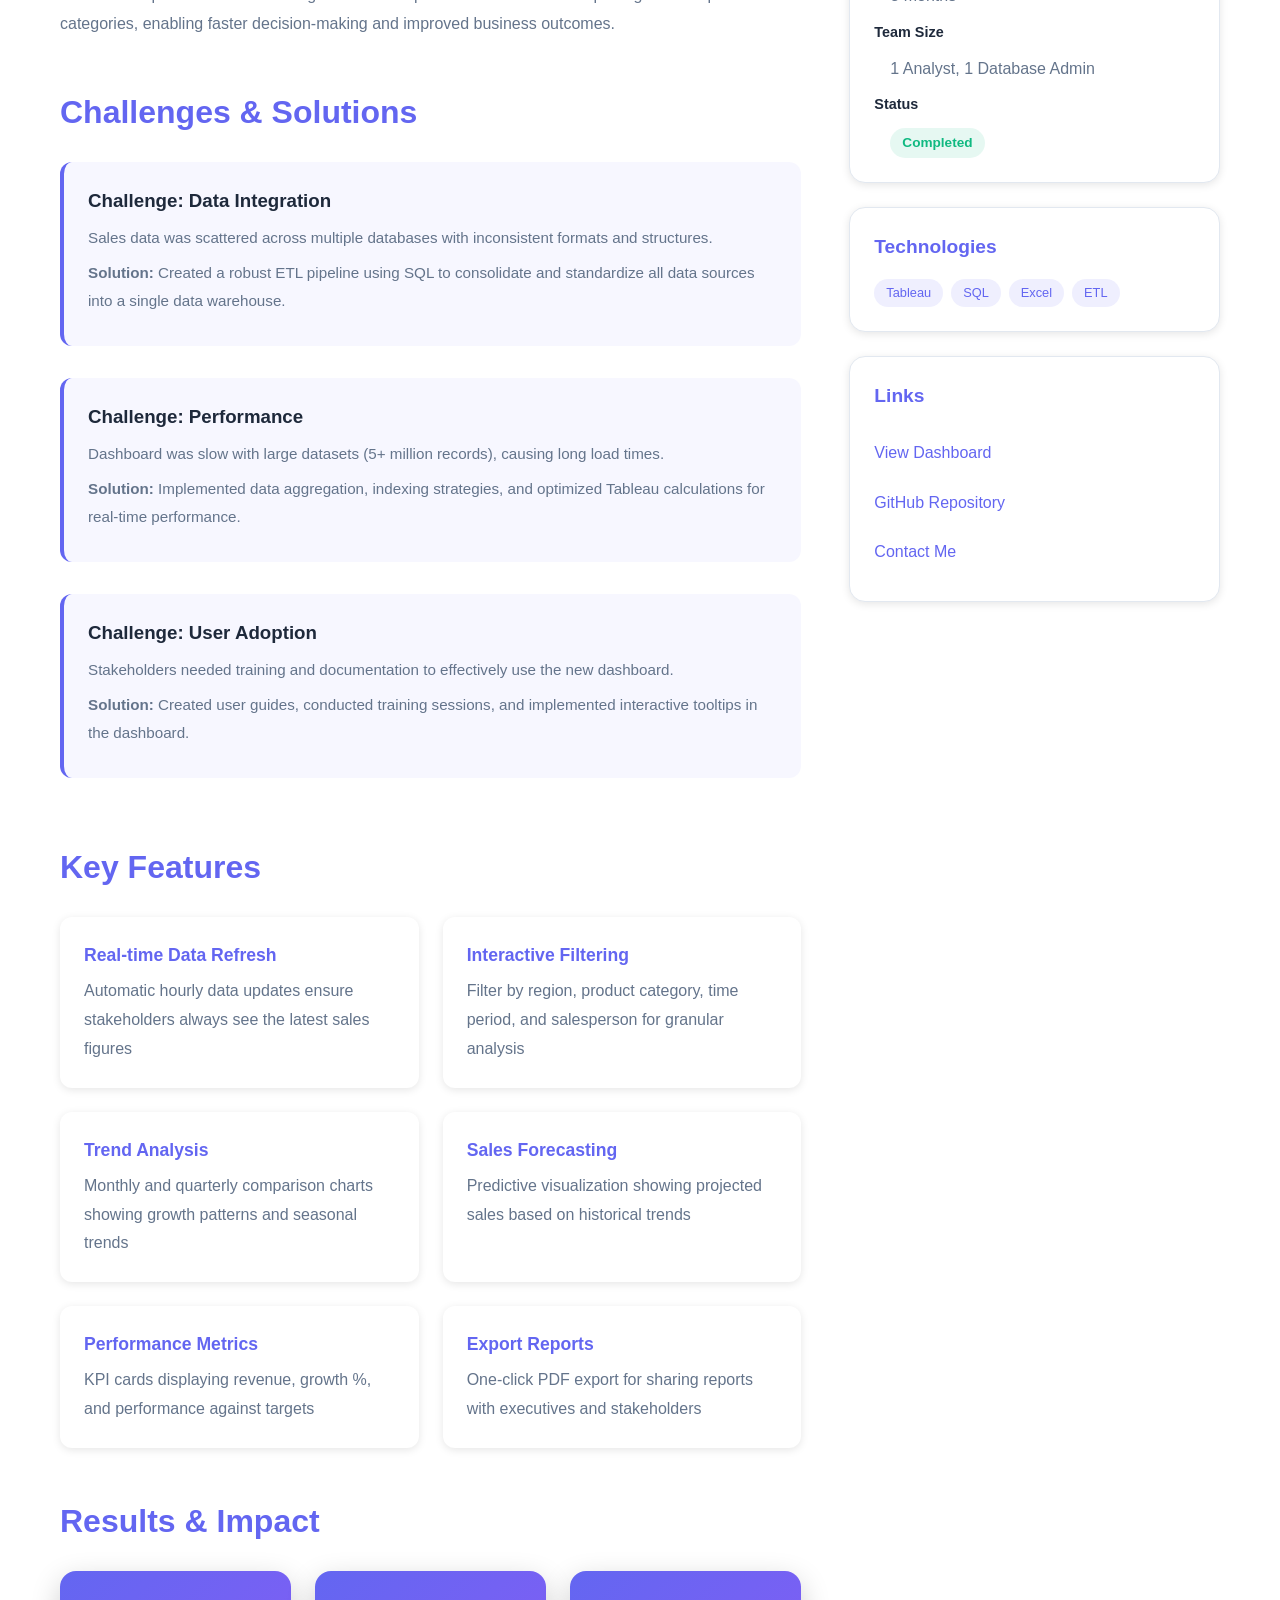
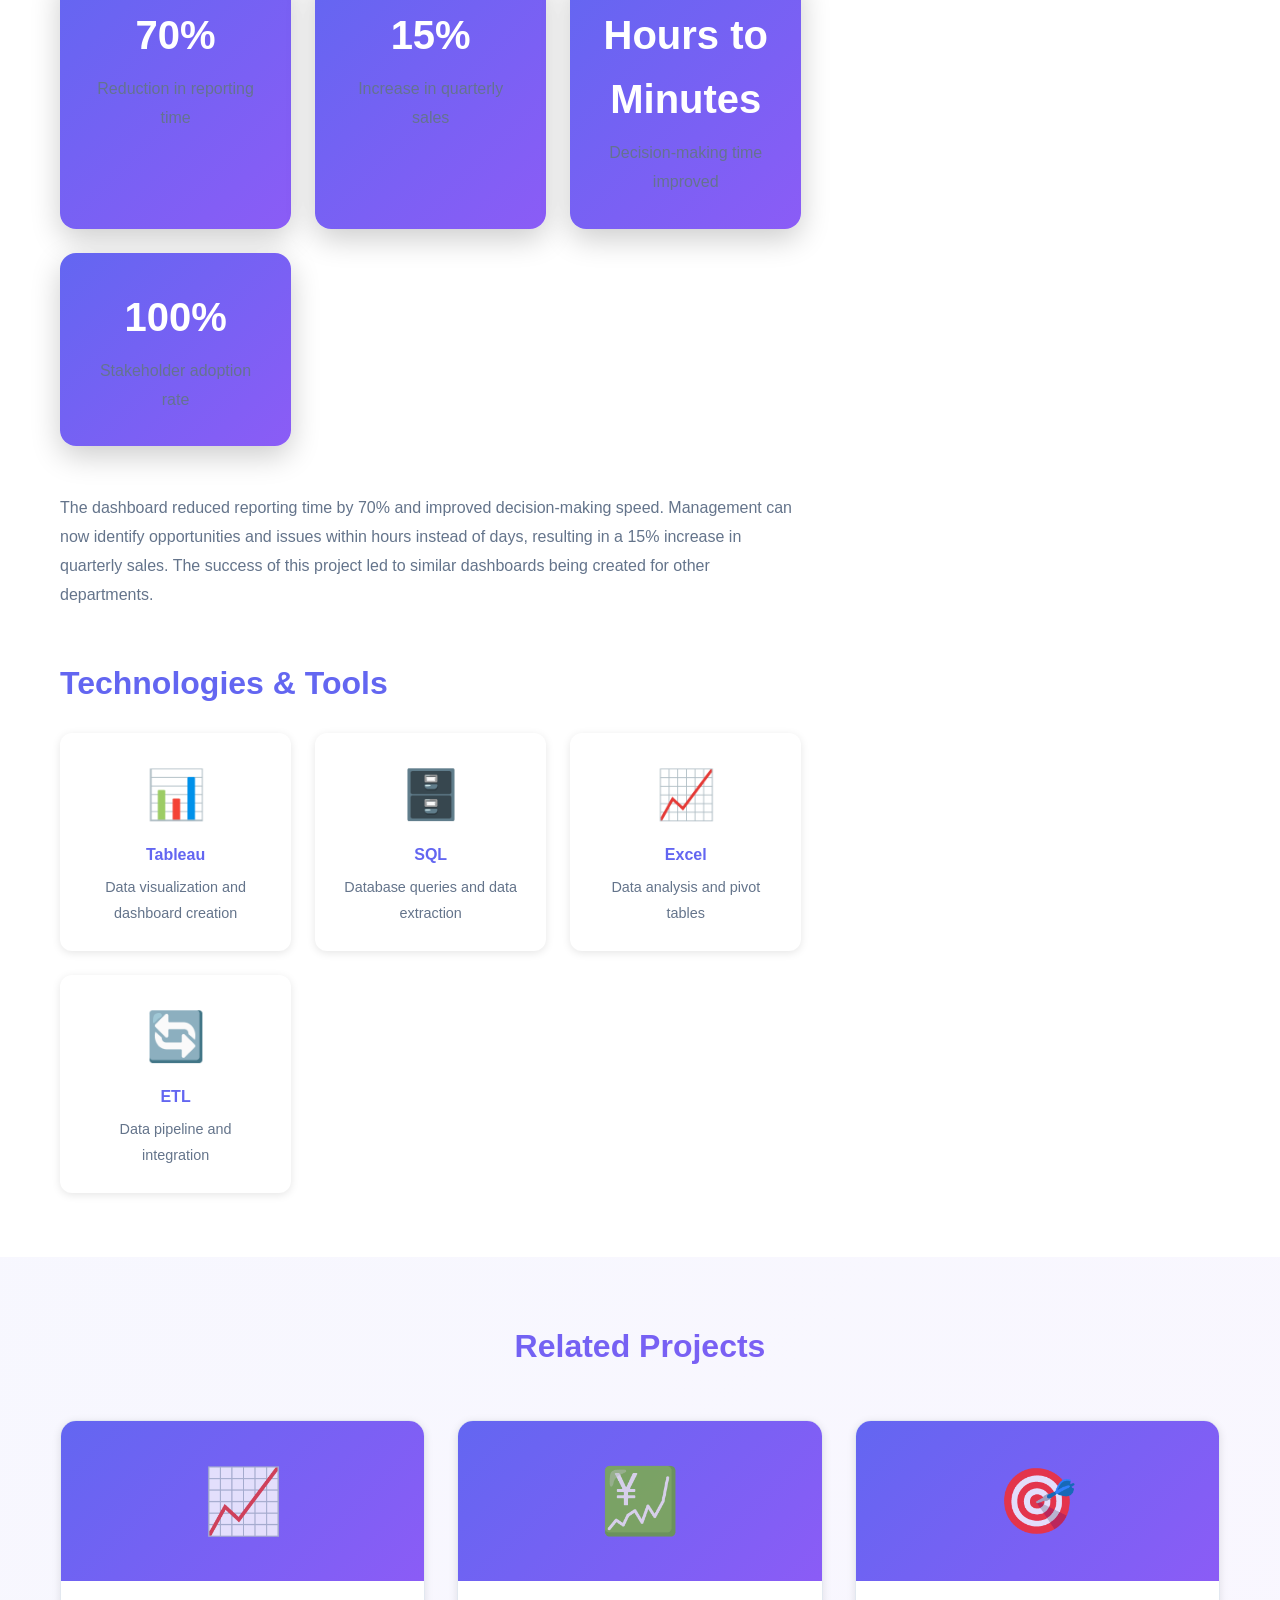
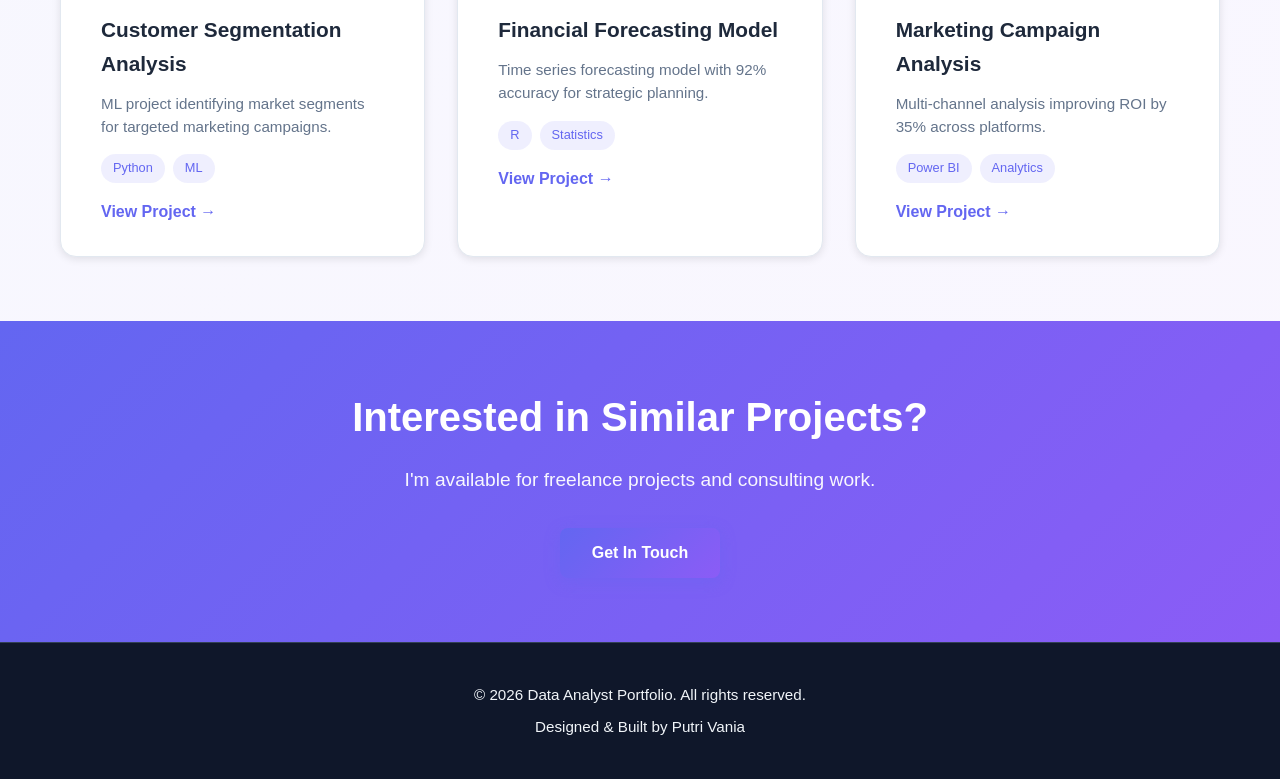
==== commit 2bec0f24: "update dashboard portfolio 1.3" ====
--- a/project-1.html
+++ b/project-1.html
@@ -12,7 +12,7 @@
     <nav class="navbar">
         <div class="container nav-container">
             <div class="logo">
-                <a href="index.html">PutriFolio</a>
+                <a href="index.html">Putri<span>folio</span></a>
             </div>
             <ul class="nav-menu">
                 <li><a href="index.html#home" class="nav-link">Home</a></li>
--- a/styles.css
+++ b/styles.css
@@ -1204,18 +1204,14 @@
 
 .modal-header {
     position: relative;
-    height: 300px;
+    height: 350px;
     background: linear-gradient(135deg, var(--primary-color), var(--secondary-color));
     border-radius: 1rem 1rem 0 0;
-    display: flex;
-    align-items: center;
-    justify-content: center;
+    overflow: hidden;
 }
 
 .modal-image {
-    display: flex;
-    align-items: center;
-    justify-content: center;
+    display: block;
     width: 100%;
     height: 100%;
     position: relative;
@@ -1224,14 +1220,24 @@
 
 .modal-image img {
     width: 100%;
+    height: 100% !important;
+    object-fit: cover !important;
+    object-position: top center !important;
+}
+
+#modalProjectImage {
+    width: 100% !important;
+    height: 100% !important;
+    background-size: cover !important;
+    background-position: top center !important;
+    background-repeat: no-repeat !important;
+    display: block !important;
+}
+
+.modal-placeholder {
+    width: 100%;
     height: 100%;
-    object-fit: cover;
-    object-position: center;
-}
-
-.modal-placeholder {
-    font-size: 6rem;
-    opacity: 0.9;
+    display: block;
 }
 
 .modal-body {
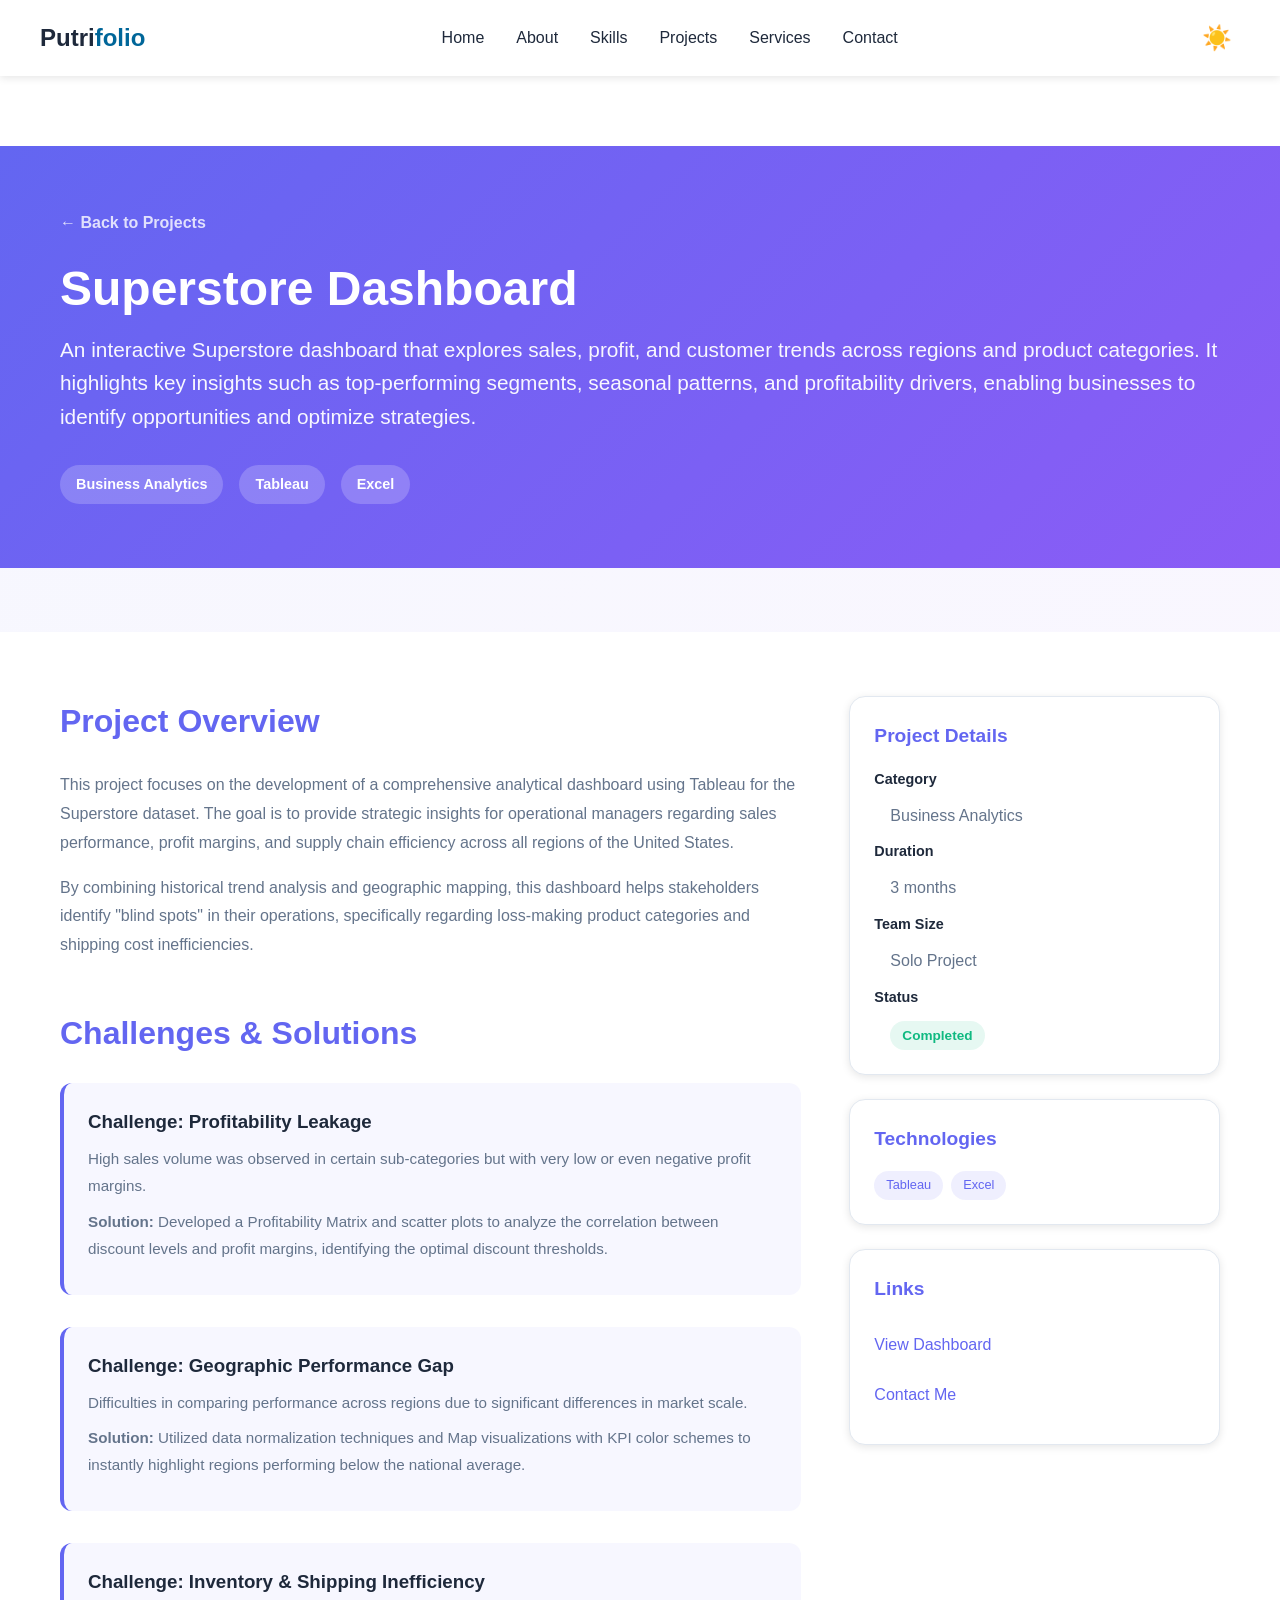
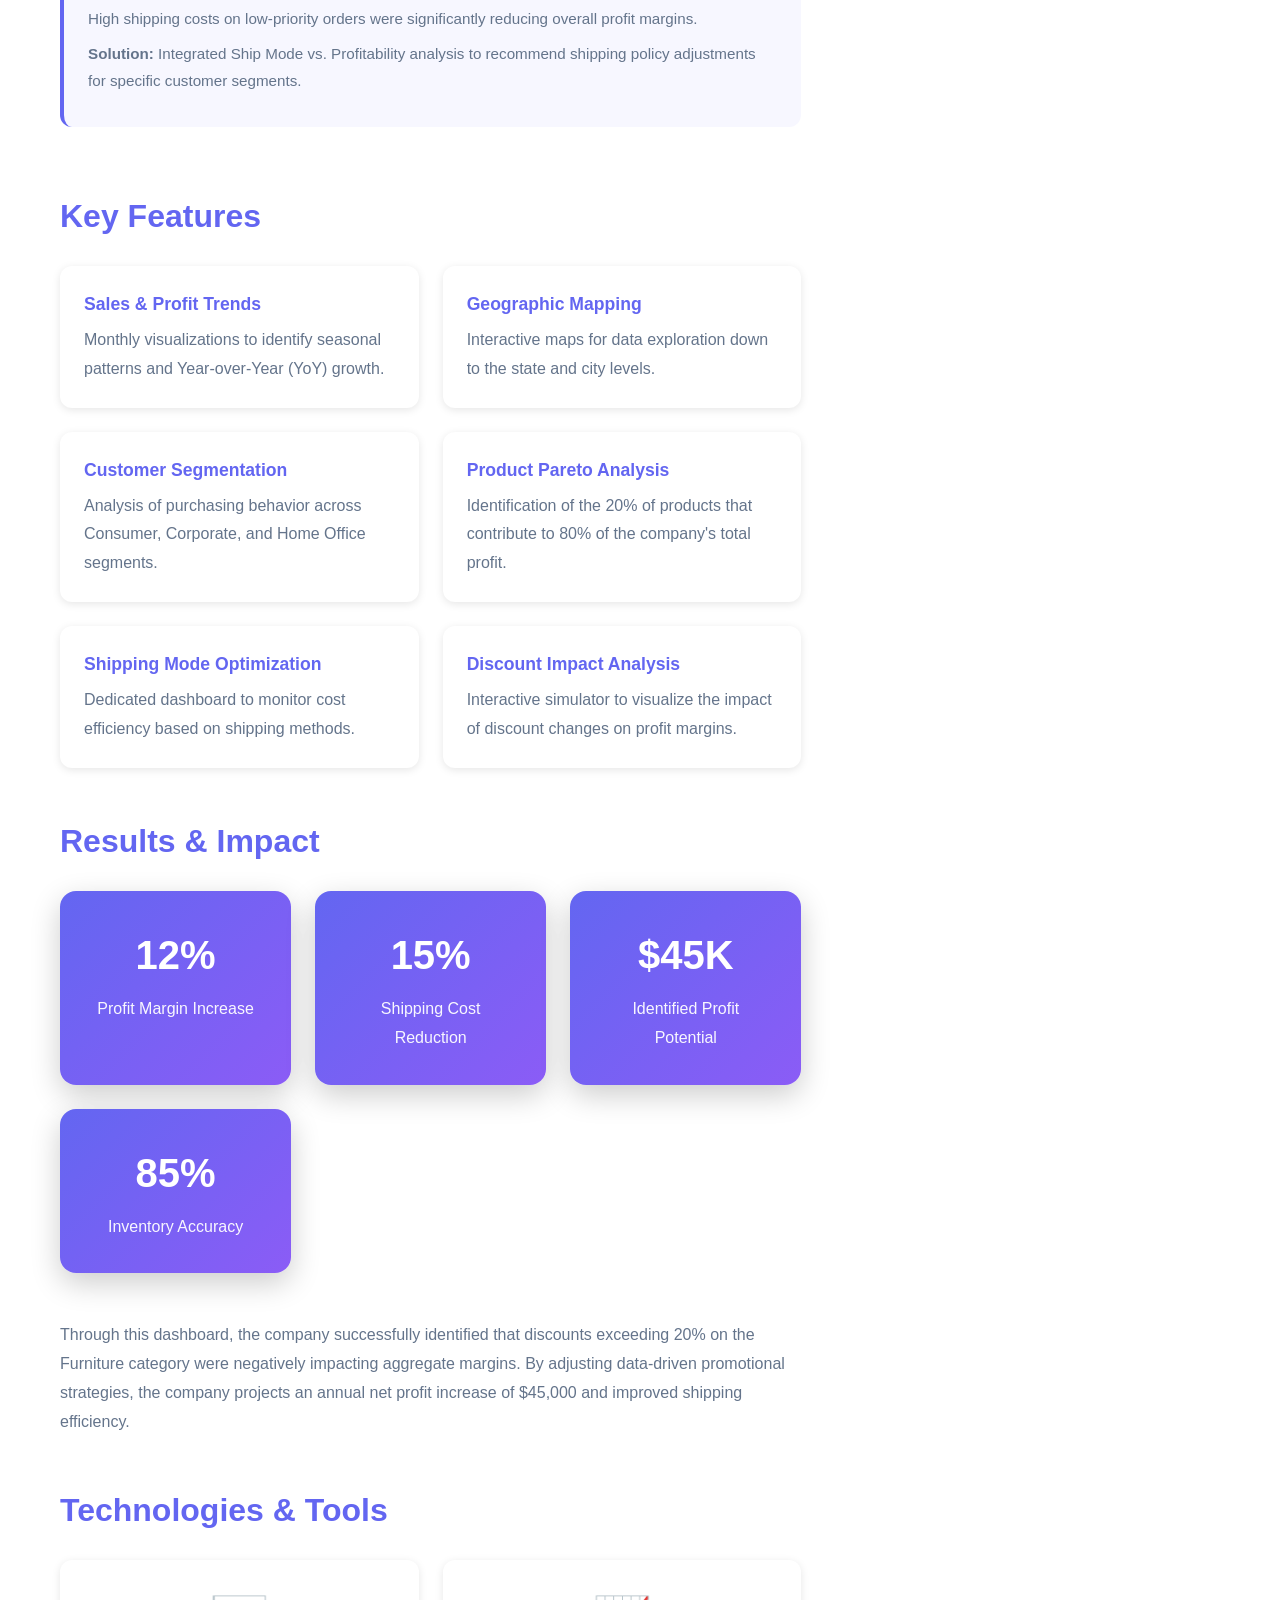
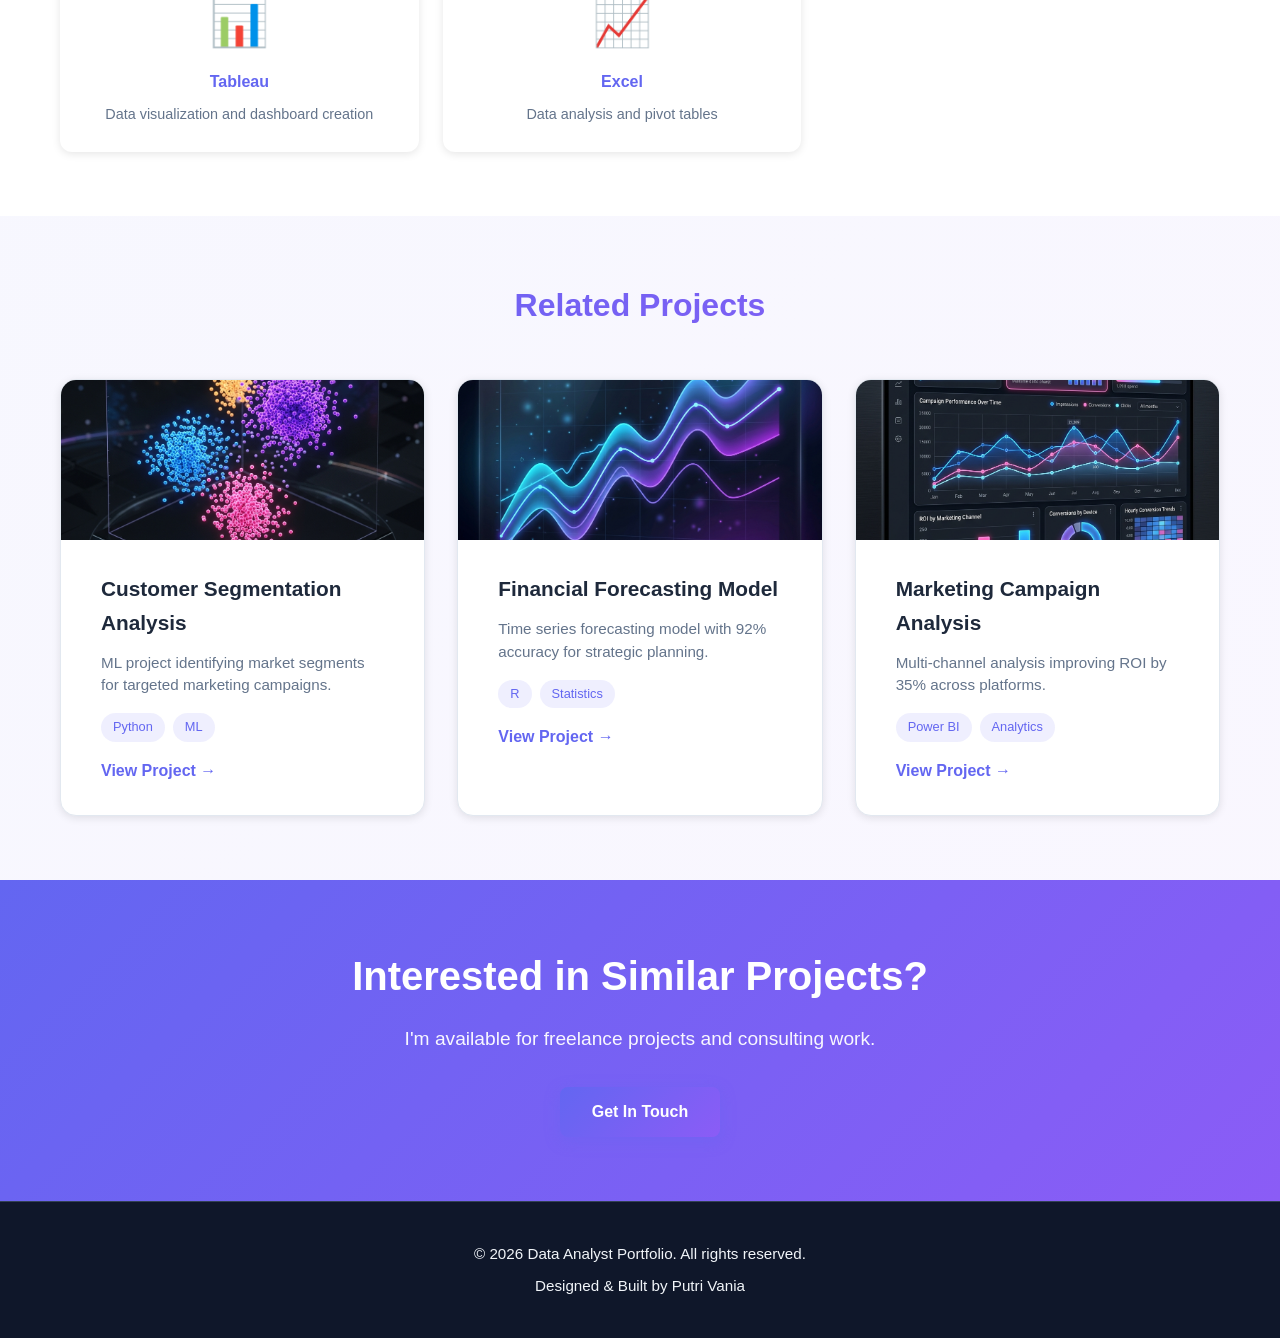
==== commit 33b8bdd6: "update" ====
--- a/project-1.html
+++ b/project-1.html
@@ -1,308 +1,410 @@
-<!DOCTYPE html>
+<!doctype html>
 <html lang="en">
-<head>
-    <meta charset="UTF-8">
-    <meta name="viewport" content="width=device-width, initial-scale=1.0">
-    <meta name="description" content="Sales Performance Dashboard - Interactive Tableau dashboard project">
+  <head>
+    <meta charset="UTF-8" />
+    <meta name="viewport" content="width=device-width, initial-scale=1.0" />
+    <meta
+      name="description"
+      content="Sales Performance Dashboard - Interactive Tableau dashboard project"
+    />
     <title>Sales Performance Dashboard | Data Analyst Portfolio</title>
-    <link rel="stylesheet" href="styles.css">
-</head>
-<body>
+    <link rel="stylesheet" href="styles.css" />
+  </head>
+  <body>
     <!-- Navigation -->
     <nav class="navbar">
-        <div class="container nav-container">
-            <div class="logo">
-                <a href="index.html">Putri<span>folio</span></a>
-            </div>
-            <ul class="nav-menu">
-                <li><a href="index.html#home" class="nav-link">Home</a></li>
-                <li><a href="index.html#about" class="nav-link">About</a></li>
-                <li><a href="index.html#skills" class="nav-link">Skills</a></li>
-                <li><a href="index.html#projects" class="nav-link">Projects</a></li>
-                <li><a href="index.html#services" class="nav-link">Services</a></li>
-                <li><a href="index.html#contact" class="nav-link">Contact</a></li>
-            </ul>
-            <div class="nav-buttons">
-                <button class="theme-toggle" id="themeToggle" aria-label="Toggle theme">
-                    <span class="sun-icon">☀️</span>
-                    <span class="moon-icon">🌙</span>
-                </button>
-                <button class="hamburger" id="hamburger">
-                    <span></span>
-                    <span></span>
-                    <span></span>
-                </button>
-            </div>
-        </div>
+      <div class="container nav-container">
+        <div class="logo">
+          <a href="index.html">Putri<span>folio</span></a>
+        </div>
+        <ul class="nav-menu">
+          <li><a href="index.html#home" class="nav-link">Home</a></li>
+          <li><a href="index.html#about" class="nav-link">About</a></li>
+          <li><a href="index.html#skills" class="nav-link">Skills</a></li>
+          <li><a href="index.html#projects" class="nav-link">Projects</a></li>
+          <li><a href="index.html#services" class="nav-link">Services</a></li>
+          <li><a href="index.html#contact" class="nav-link">Contact</a></li>
+        </ul>
+        <div class="nav-buttons">
+          <button
+            class="theme-toggle"
+            id="themeToggle"
+            aria-label="Toggle theme"
+          >
+            <span class="sun-icon">☀️</span>
+            <span class="moon-icon">🌙</span>
+          </button>
+          <button class="hamburger" id="hamburger">
+            <span></span>
+            <span></span>
+            <span></span>
+          </button>
+        </div>
+      </div>
     </nav>
 
     <!-- Project Hero -->
     <section class="project-hero">
-        <div class="container">
-            <a href="index.html#projects" class="back-link">← Back to Projects</a>
-            <h1>Superstore Dashboard</h1>
-            <p class="project-subtitle">An interactive Superstore dashboard that explores sales, profit, and customer trends across regions and product categories. It highlights key insights such as top-performing segments, seasonal patterns, and profitability drivers, enabling businesses to identify opportunities and optimize strategies.</p>
-            <div class="project-meta">
-                <span class="meta-tag">Business Analytics</span>
-                <span class="meta-tag">Tableau</span>
-                <span class="meta-tag">SQL</span>
-                <span class="meta-tag">Excel</span>
-            </div>
-        </div>
+      <div class="container">
+        <a href="index.html#projects" class="back-link">← Back to Projects</a>
+        <h1>Superstore Dashboard</h1>
+        <p class="project-subtitle">
+          An interactive Superstore dashboard that explores sales, profit, and
+          customer trends across regions and product categories. It highlights
+          key insights such as top-performing segments, seasonal patterns, and
+          profitability drivers, enabling businesses to identify opportunities
+          and optimize strategies.
+        </p>
+        <div class="project-meta">
+          <span class="meta-tag">Business Analytics</span>
+          <span class="meta-tag">Tableau</span>
+          <span class="meta-tag">Excel</span>
+        </div>
+      </div>
     </section>
 
-    <!-- Project Image -->
+    <!-- Project Embedded -->
     <section class="project-image-section">
-        <div class="container">
-        <div class='tableauPlaceholder' id='viz1776237749266' style='position: relative; max-width: 100%; height: auto;'>
-  <noscript>
-    <a href='#'>
-      <img alt='Dashboard' 
-           src='https://public.tableau.com/static/images/Su/SuperstoreDashboard_17700159459440/Dashboard/1_rss.png' 
-           style='border: none; width: 100%;' />
-    </a>
-  </noscript>
-
-  <object class='tableauViz' style='width:100%; height:700px;'>
-    <param name='host_url' value='https://public.tableau.com/' />
-    <param name='embed_code_version' value='3' />
-    <param name='name' value='SuperstoreDashboard_17700159459440/Dashboard' />
-    <param name='tabs' value='no' />
-    <param name='toolbar' value='yes' />
-  </object>
-</div>
-
-<script type='text/javascript'>
-  var scriptElement = document.createElement('script');
-  scriptElement.src = 'https://public.tableau.com/javascripts/api/viz_v1.js';
-  document.body.appendChild(scriptElement);
-</script>
-        </div>
+      <div class="container">
+        <div
+          class="tableauPlaceholder"
+          id="tableauViz"
+          style="
+            position: relative;
+            width: 100%;
+            display: flex;
+            justify-content: center;
+          "
+        >
+          <noscript>
+            <a href="#">
+              <img
+                alt="Dashboard"
+                src="https://public.tableau.com/static/images/Su/SuperstoreDashboard_17700159459440/Dashboard/1_rss.png"
+                style="border: none; width: 100%"
+              />
+            </a>
+          </noscript>
+
+          <object class="tableauViz" style="display: none">
+            <param name="host_url" value="https://public.tableau.com/" />
+            <param name="embed_code_version" value="3" />
+            <param
+              name="name"
+              value="SuperstoreDashboard_17700159459440/Dashboard"
+            />
+            <param name="tabs" value="no" />
+            <param name="toolbar" value="yes" />
+          </object>
+        </div>
+      </div>
     </section>
+
+    <script type="text/javascript">
+      var divElement = document.getElementById("tableauViz");
+      var vizElement = divElement.getElementsByTagName("object")[0];
+
+      vizElement.style.width = "1000px";
+      vizElement.style.height = "730px";
+      vizElement.style.maxWidth = "100%";
+      vizElement.style.margin = "0 auto";
+
+      var scriptElement = document.createElement("script");
+      scriptElement.src =
+        "https://public.tableau.com/javascripts/api/viz_v1.js";
+      vizElement.parentNode.insertBefore(scriptElement, vizElement);
+    </script>
 
     <!-- Project Content -->
     <section class="project-content">
-        <div class="container">
-            <div class="project-grid">
-                <!-- Main Content -->
-                <div class="project-main">
-                    <!-- Overview -->
-                    <div class="project-section">
-                        <h2>Project Overview</h2>
-                        <p>This project involved creating an interactive Tableau dashboard that consolidates sales data from multiple sources. The dashboard allows stakeholders to filter by region, timeframe, and product category to quickly identify trends and anomalies.</p>
-                        <p>The solution provides real-time insights into sales performance across multiple regions and product categories, enabling faster decision-making and improved business outcomes.</p>
-                    </div>
-
-                    <!-- Challenges -->
-                    <div class="project-section">
-                        <h2>Challenges & Solutions</h2>
-                        <div class="challenge-item">
-                            <h3>Challenge: Data Integration</h3>
-                            <p>Sales data was scattered across multiple databases with inconsistent formats and structures.</p>
-                            <p><strong>Solution:</strong> Created a robust ETL pipeline using SQL to consolidate and standardize all data sources into a single data warehouse.</p>
-                        </div>
-                        <div class="challenge-item">
-                            <h3>Challenge: Performance</h3>
-                            <p>Dashboard was slow with large datasets (5+ million records), causing long load times.</p>
-                            <p><strong>Solution:</strong> Implemented data aggregation, indexing strategies, and optimized Tableau calculations for real-time performance.</p>
-                        </div>
-                        <div class="challenge-item">
-                            <h3>Challenge: User Adoption</h3>
-                            <p>Stakeholders needed training and documentation to effectively use the new dashboard.</p>
-                            <p><strong>Solution:</strong> Created user guides, conducted training sessions, and implemented interactive tooltips in the dashboard.</p>
-                        </div>
-                    </div>
-
-                    <!-- Key Features -->
-                    <div class="project-section">
-                        <h2>Key Features</h2>
-                        <ul class="features-detailed">
-                            <li>
-                                <strong>Real-time Data Refresh</strong>
-                                <p>Automatic hourly data updates ensure stakeholders always see the latest sales figures</p>
-                            </li>
-                            <li>
-                                <strong>Interactive Filtering</strong>
-                                <p>Filter by region, product category, time period, and salesperson for granular analysis</p>
-                            </li>
-                            <li>
-                                <strong>Trend Analysis</strong>
-                                <p>Monthly and quarterly comparison charts showing growth patterns and seasonal trends</p>
-                            </li>
-                            <li>
-                                <strong>Sales Forecasting</strong>
-                                <p>Predictive visualization showing projected sales based on historical trends</p>
-                            </li>
-                            <li>
-                                <strong>Performance Metrics</strong>
-                                <p>KPI cards displaying revenue, growth %, and performance against targets</p>
-                            </li>
-                            <li>
-                                <strong>Export Reports</strong>
-                                <p>One-click PDF export for sharing reports with executives and stakeholders</p>
-                            </li>
-                        </ul>
-                    </div>
-
-                    <!-- Results -->
-                    <div class="project-section">
-                        <h2>Results & Impact</h2>
-                        <div class="results-grid">
-                            <div class="result-card">
-                                <h3>70%</h3>
-                                <p>Reduction in reporting time</p>
-                            </div>
-                            <div class="result-card">
-                                <h3>15%</h3>
-                                <p>Increase in quarterly sales</p>
-                            </div>
-                            <div class="result-card">
-                                <h3>Hours to Minutes</h3>
-                                <p>Decision-making time improved</p>
-                            </div>
-                            <div class="result-card">
-                                <h3>100%</h3>
-                                <p>Stakeholder adoption rate</p>
-                            </div>
-                        </div>
-                        <p>The dashboard reduced reporting time by 70% and improved decision-making speed. Management can now identify opportunities and issues within hours instead of days, resulting in a 15% increase in quarterly sales. The success of this project led to similar dashboards being created for other departments.</p>
-                    </div>
-
-                    <!-- Technologies -->
-                    <div class="project-section">
-                        <h2>Technologies & Tools</h2>
-                        <div class="tech-grid">
-                            <div class="tech-card">
-                                <span class="tech-icon">📊</span>
-                                <h4>Tableau</h4>
-                                <p>Data visualization and dashboard creation</p>
-                            </div>
-                            <div class="tech-card">
-                                <span class="tech-icon">🗄️</span>
-                                <h4>SQL</h4>
-                                <p>Database queries and data extraction</p>
-                            </div>
-                            <div class="tech-card">
-                                <span class="tech-icon">📈</span>
-                                <h4>Excel</h4>
-                                <p>Data analysis and pivot tables</p>
-                            </div>
-                            <div class="tech-card">
-                                <span class="tech-icon">🔄</span>
-                                <h4>ETL</h4>
-                                <p>Data pipeline and integration</p>
-                            </div>
-                        </div>
-                    </div>
-                </div>
-
-                <!-- Sidebar -->
-                <aside class="project-sidebar">
-                    <div class="sidebar-card">
-                        <h3>Project Details</h3>
-                        <dl>
-                            <dt>Category</dt>
-                            <dd>Business Analytics</dd>
-                            <dt>Duration</dt>
-                            <dd>3 months</dd>
-                            <dt>Team Size</dt>
-                            <dd>1 Analyst, 1 Database Admin</dd>
-                            <dt>Status</dt>
-                            <dd><span class="status-badge completed">Completed</span></dd>
-                        </dl>
-                    </div>
-
-                    <div class="sidebar-card">
-                        <h3>Technologies</h3>
-                        <div class="tag-list">
-                            <span class="tag">Tableau</span>
-                            <span class="tag">SQL</span>
-                            <span class="tag">Excel</span>
-                            <span class="tag">ETL</span>
-                        </div>
-                    </div>
-
-                    <div class="sidebar-card">
-                        <h3>Links</h3>
-                        <a href="#" class="sidebar-link" target="_blank">View Dashboard</a>
-                        <a href="https://github.com" class="sidebar-link" target="_blank">GitHub Repository</a>
-                        <a href="#contact" class="sidebar-link">Contact Me</a>
-                    </div>
-                </aside>
-            </div>
-        </div>
+      <div class="container">
+        <div class="project-grid">
+          <!-- Main Content -->
+          <div class="project-main">
+            <!-- Overview -->
+            <div class="project-section">
+              <h2>Project Overview</h2>
+              <p>
+                This project focuses on the development of a comprehensive
+                analytical dashboard using Tableau for the Superstore dataset.
+                The goal is to provide strategic insights for operational
+                managers regarding sales performance, profit margins, and supply
+                chain efficiency across all regions of the United States.
+              </p>
+              <p>
+                By combining historical trend analysis and geographic mapping,
+                this dashboard helps stakeholders identify "blind spots" in
+                their operations, specifically regarding loss-making product
+                categories and shipping cost inefficiencies.
+              </p>
+            </div>
+
+            <!-- Challenges -->
+            <div class="project-section">
+              <h2>Challenges & Solutions</h2>
+              <div class="challenge-item">
+                <h3>Challenge: Profitability Leakage</h3>
+                <p>
+                  High sales volume was observed in certain sub-categories but
+                  with very low or even negative profit margins.
+                </p>
+                <p>
+                  <strong>Solution:</strong> Developed a Profitability Matrix
+                  and scatter plots to analyze the correlation between discount
+                  levels and profit margins, identifying the optimal discount
+                  thresholds.
+                </p>
+              </div>
+              <div class="challenge-item">
+                <h3>Challenge: Geographic Performance Gap</h3>
+                <p>
+                  Difficulties in comparing performance across regions due to
+                  significant differences in market scale.
+                </p>
+                <p>
+                  <strong>Solution:</strong> Utilized data normalization
+                  techniques and Map visualizations with KPI color schemes to
+                  instantly highlight regions performing below the national
+                  average.
+                </p>
+              </div>
+              <div class="challenge-item">
+                <h3>Challenge: Inventory & Shipping Inefficiency</h3>
+                <p>
+                  High shipping costs on low-priority orders were significantly
+                  reducing overall profit margins.
+                </p>
+                <p>
+                  <strong>Solution:</strong> Integrated Ship Mode vs.
+                  Profitability analysis to recommend shipping policy
+                  adjustments for specific customer segments.
+                </p>
+              </div>
+            </div>
+
+            <!-- Key Features -->
+            <div class="project-section">
+              <h2>Key Features</h2>
+              <ul class="features-detailed">
+                <li>
+                  <strong>Sales & Profit Trends</strong>
+                  <p>
+                    Monthly visualizations to identify seasonal patterns and
+                    Year-over-Year (YoY) growth.
+                  </p>
+                </li>
+                <li>
+                  <strong>Geographic Mapping</strong>
+                  <p>
+                    Interactive maps for data exploration down to the state and
+                    city levels.
+                  </p>
+                </li>
+                <li>
+                  <strong>Customer Segmentation</strong>
+                  <p>
+                    Analysis of purchasing behavior across Consumer, Corporate,
+                    and Home Office segments.
+                  </p>
+                </li>
+                <li>
+                  <strong>Product Pareto Analysis</strong>
+                  <p>
+                    Identification of the 20% of products that contribute to 80%
+                    of the company's total profit.
+                  </p>
+                </li>
+                <li>
+                  <strong>Shipping Mode Optimization</strong>
+                  <p>
+                    Dedicated dashboard to monitor cost efficiency based on
+                    shipping methods.
+                  </p>
+                </li>
+                <li>
+                  <strong>Discount Impact Analysis</strong>
+                  <p>
+                    Interactive simulator to visualize the impact of discount
+                    changes on profit margins.
+                  </p>
+                </li>
+              </ul>
+            </div>
+
+            <!-- Results -->
+            <div class="project-section">
+              <h2>Results & Impact</h2>
+              <div class="results-grid">
+                <div class="result-card">
+                  <h3>12%</h3>
+                  <p>Profit Margin Increase</p>
+                </div>
+                <div class="result-card">
+                  <h3>15%</h3>
+                  <p>Shipping Cost Reduction</p>
+                </div>
+                <div class="result-card">
+                  <h3>$45K</h3>
+                  <p>Identified Profit Potential</p>
+                </div>
+                <div class="result-card">
+                  <h3>85%</h3>
+                  <p>Inventory Accuracy</p>
+                </div>
+              </div>
+              <p>
+                Through this dashboard, the company successfully identified that
+                discounts exceeding 20% on the Furniture category were
+                negatively impacting aggregate margins. By adjusting data-driven
+                promotional strategies, the company projects an annual net
+                profit increase of $45,000 and improved shipping efficiency.
+              </p>
+            </div>
+
+            <!-- Technologies -->
+            <div class="project-section">
+              <h2>Technologies & Tools</h2>
+              <div class="tech-grid">
+                <div class="tech-card">
+                  <span class="tech-icon">📊</span>
+                  <h4>Tableau</h4>
+                  <p>Data visualization and dashboard creation</p>
+                </div>
+                <div class="tech-card">
+                  <span class="tech-icon">📈</span>
+                  <h4>Excel</h4>
+                  <p>Data analysis and pivot tables</p>
+                </div>
+              </div>
+            </div>
+          </div>
+
+          <!-- Sidebar -->
+          <aside class="project-sidebar">
+            <div class="sidebar-card">
+              <h3>Project Details</h3>
+              <dl>
+                <dt>Category</dt>
+                <dd>Business Analytics</dd>
+                <dt>Duration</dt>
+                <dd>3 months</dd>
+                <dt>Team Size</dt>
+                <dd>Solo Project</dd>
+                <dt>Status</dt>
+                <dd><span class="status-badge completed">Completed</span></dd>
+              </dl>
+            </div>
+
+            <div class="sidebar-card">
+              <h3>Technologies</h3>
+              <div class="tag-list">
+                <span class="tag">Tableau</span>
+                <span class="tag">Excel</span>
+              </div>
+            </div>
+
+            <div class="sidebar-card">
+              <h3>Links</h3>
+              <a
+                href="https://public.tableau.com/app/profile/putri.vania/viz/SuperstoreDashboardViz/Dashboard"
+                class="sidebar-link"
+                target="_blank"
+                >View Dashboard</a
+              >
+              <a href="mailto:putrivania070@gmail.com" class="sidebar-link">Contact Me</a>
+            </div>
+          </aside>
+        </div>
+      </div>
     </section>
 
     <!-- Related Projects -->
     <section class="related-projects">
-        <div class="container">
-            <h2>Related Projects</h2>
-            <div class="projects-grid">
-                <div class="project-card">
-                    <div class="project-image">
-                        <div class="placeholder-image">📈</div>
-                    </div>
-                    <div class="project-content">
-                        <h3>Customer Segmentation Analysis</h3>
-                        <p>ML project identifying market segments for targeted marketing campaigns.</p>
-                        <div class="project-tags">
-                            <span class="tag">Python</span>
-                            <span class="tag">ML</span>
-                        </div>
-                        <a href="project-2.html" class="project-link">View Project →</a>
-                    </div>
-                </div>
-
-                <div class="project-card">
-                    <div class="project-image">
-                        <div class="placeholder-image">💹</div>
-                    </div>
-                    <div class="project-content">
-                        <h3>Financial Forecasting Model</h3>
-                        <p>Time series forecasting model with 92% accuracy for strategic planning.</p>
-                        <div class="project-tags">
-                            <span class="tag">R</span>
-                            <span class="tag">Statistics</span>
-                        </div>
-                        <a href="project-3.html" class="project-link">View Project →</a>
-                    </div>
-                </div>
-
-                <div class="project-card">
-                    <div class="project-image">
-                        <div class="placeholder-image">🎯</div>
-                    </div>
-                    <div class="project-content">
-                        <h3>Marketing Campaign Analysis</h3>
-                        <p>Multi-channel analysis improving ROI by 35% across platforms.</p>
-                        <div class="project-tags">
-                            <span class="tag">Power BI</span>
-                            <span class="tag">Analytics</span>
-                        </div>
-                        <a href="project-4.html" class="project-link">View Project →</a>
-                    </div>
-                </div>
-            </div>
-        </div>
+      <div class="container">
+        <h2>Related Projects</h2>
+        <div class="projects-grid">
+          <div class="project-card">
+            <div class="project-image">
+              <img
+                src="assets/customer_segmentation.png"
+                alt="Customer Segmentation Analysis"
+              />
+            </div>
+            <div class="project-content">
+              <h3>Customer Segmentation Analysis</h3>
+              <p>
+                ML project identifying market segments for targeted marketing
+                campaigns.
+              </p>
+              <div class="project-tags">
+                <span class="tag">Python</span>
+                <span class="tag">ML</span>
+              </div>
+              <a href="project-2.html" class="project-link">View Project →</a>
+            </div>
+          </div>
+
+          <div class="project-card">
+            <div class="project-image">
+              <img
+                src="assets/financial_forecasting.png"
+                alt="Financial Forecasting Model"
+              />
+            </div>
+            <div class="project-content">
+              <h3>Financial Forecasting Model</h3>
+              <p>
+                Time series forecasting model with 92% accuracy for strategic
+                planning.
+              </p>
+              <div class="project-tags">
+                <span class="tag">R</span>
+                <span class="tag">Statistics</span>
+              </div>
+              <a href="project-3.html" class="project-link">View Project →</a>
+            </div>
+          </div>
+
+          <div class="project-card">
+            <div class="project-image">
+              <img
+                src="assets/marketing_analytics.png"
+                alt="Marketing Campaign Analysis"
+              />
+            </div>
+            <div class="project-content">
+              <h3>Marketing Campaign Analysis</h3>
+              <p>
+                Multi-channel analysis improving ROI by 35% across platforms.
+              </p>
+              <div class="project-tags">
+                <span class="tag">Power BI</span>
+                <span class="tag">Analytics</span>
+              </div>
+              <a href="project-4.html" class="project-link">View Project →</a>
+            </div>
+          </div>
+        </div>
+      </div>
     </section>
 
     <!-- CTA Section -->
     <section class="project-cta">
-        <div class="container">
-            <h2>Interested in Similar Projects?</h2>
-            <p>I'm available for freelance projects and consulting work.</p>
-            <a href="index.html#contact" class="btn btn-primary">Get In Touch</a>
-        </div>
+      <div class="container">
+        <h2>Interested in Similar Projects?</h2>
+        <p>I'm available for freelance projects and consulting work.</p>
+        <a href="index.html#contact" class="btn btn-primary">Get In Touch</a>
+      </div>
     </section>
 
     <!-- Footer -->
     <footer class="footer">
-        <div class="container">
-            <p>&copy; 2026 Data Analyst Portfolio. All rights reserved.</p>
-            <p>Designed & Built by Putri Vania</p>
-        </div>
+      <div class="container">
+        <p>&copy; 2026 Data Analyst Portfolio. All rights reserved.</p>
+        <p>Designed & Built by Putri Vania</p>
+      </div>
     </footer>
 
     <script src="script.js"></script>
-</body>
+  </body>
 </html>
--- a/styles.css
+++ b/styles.css
@@ -599,6 +599,12 @@
     overflow: hidden;
 }
 
+.project-image img {
+    width: 100%;
+    height: 100%;
+    object-fit: cover;
+}
+
 .placeholder-image {
     font-size: 4rem;
     opacity: 0.8;
@@ -1428,6 +1434,18 @@
 .project-image-section {
     padding: 2rem 0;
     background: linear-gradient(135deg, rgba(99, 102, 241, 0.05), rgba(139, 92, 246, 0.05));
+    display: flex;
+    justify-content: center;
+}
+
+.tableauPlaceholder {
+    margin: 0 auto !important;
+    display: flex !important;
+    justify-content: center !important;
+}
+
+.tableauViz {
+    margin: 0 auto !important;
 }
 
 .project-feature-image {
@@ -1560,6 +1578,7 @@
 }
 
 .result-card p {
+    color: white;
     opacity: 0.95;
     margin: 0;
 }
